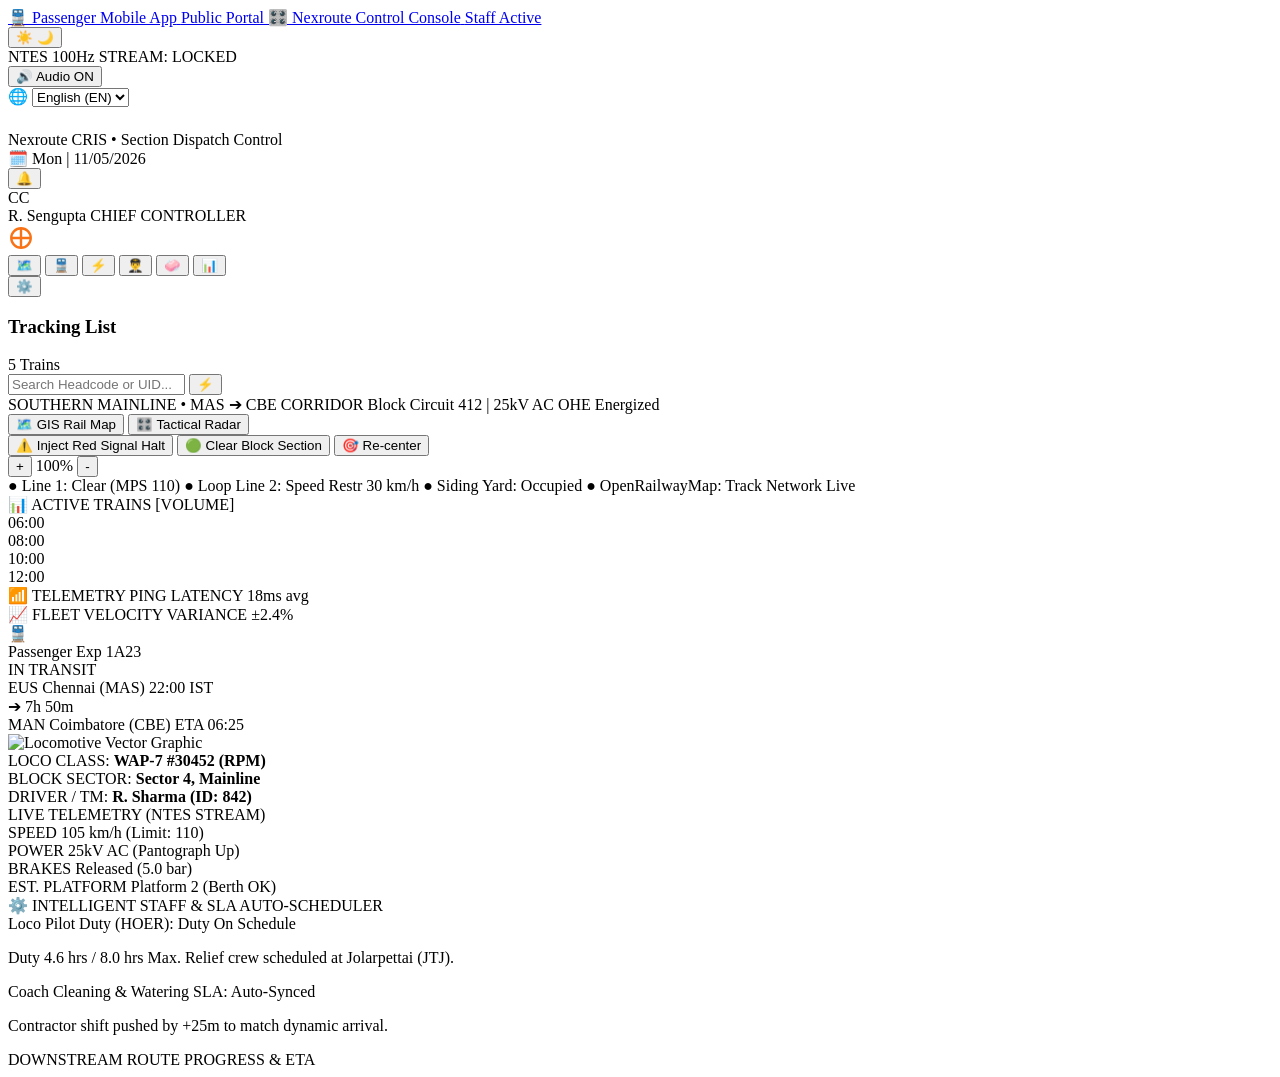
==== frontend/control_room.html @ 241a0dd6 "feat: Indian Railways Dynamic AI ETA Prototype with Dual Portals, GIS Maps, and Cloud Deploy Config" ====
<!DOCTYPE html>
<html lang="en" data-theme="dark">
<head>
  <meta charset="UTF-8">
  <meta name="viewport" content="width=device-width, initial-scale=1.0">
  <title>CRIS Nexroute • IR Control Room & Dispatch Radar</title>
  <link rel="stylesheet" href="https://unpkg.com/leaflet@1.9.4/dist/leaflet.css" crossorigin=""/>
  <link rel="stylesheet" href="/static/style.css">
  <link rel="preconnect" href="https://fonts.googleapis.com">
  <link rel="preconnect" href="https://fonts.gstatic.com" crossorigin>
  <link href="https://fonts.googleapis.com/css2?family=JetBrains+Mono:wght@400;500;700&family=Plus+Jakarta+Sans:wght@400;500;600;700;800&display=swap" rel="stylesheet">
</head>
<body class="control-room-body">

  <!-- Top Switcher & Status Bar -->
  <div class="portal-nav-bar control-nav-bar">
    <div class="portal-nav-container">
      <div class="portal-tabs">
        <a href="/" class="portal-tab">
          <span class="portal-tab-icon">🚆</span>
          <span>Passenger Mobile App</span>
          <span class="tab-pill">Public Portal</span>
        </a>
        <a href="/control-room" class="portal-tab active staff-active">
          <span class="portal-tab-icon">🎛️</span>
          <span>Nexroute Control Console</span>
          <span class="tab-pill staff-pill">Staff Active</span>
        </a>
      </div>

      <div class="portal-nav-right">
        <!-- 3D Dark / Light Theme Switcher -->
        <div class="theme-toggle-wrap" title="Toggle Console Theme">
          <button id="theme-toggle-cr" class="theme-switch" aria-label="Toggle Theme">
            <span class="icon-sun">☀️</span>
            <span class="theme-thumb"></span>
            <span class="icon-moon">🌙</span>
          </button>
        </div>

        <div class="terminal-badge">
          <span class="live-dot-green"></span>
          <span id="cr-stream-status">NTES 100Hz STREAM: LOCKED</span>
        </div>

        <!-- Cabin Sound FX & Audio Chime Toggle -->
        <button class="audio-toggle-btn btn-audio-pill staff-audio-pill" title="Toggle Station Chimes & Dispatch Audio">
          <span>🔊</span>
          <span>Audio ON</span>
        </button>

        <div class="lang-selector-wrapper staff-lang-wrap">
          <span class="lang-icon">🌐</span>
          <select id="lang-selector-cr" class="lang-select" aria-label="Select Language">
            <option value="en">English (EN)</option>
            <option value="hi">हिंदी (HI)</option>
            <option value="ta">தமிழ் (TA)</option>
            <option value="te">తెలుగు (TE)</option>
          </select>
        </div>
      </div>
    </div>
  </div>

  <!-- Nexroute Brand Top Bar (inspired by PIC 3.webp) -->
  <header class="nexroute-topbar">
    <div class="nex-brand">
      <div class="nex-logo-glyph">
        <svg viewBox="0 0 24 24" width="20" height="20" fill="none" stroke="#fff" stroke-width="2.5">
          <circle cx="12" cy="12" r="9"/>
          <path d="M12 3v18M3 12h18"/>
        </svg>
      </div>
      <span class="nex-title">Nexroute</span>
      <span class="nex-badge-cris">CRIS • Section Dispatch Control</span>
    </div>

    <div class="nex-topbar-meta">
      <div class="nex-date-badge font-mono">
        <span class="cal-icon">🗓️</span>
        <span id="nex-live-date">Mon | 11/05/2026</span>
      </div>
      <div class="nex-bell-wrap" title="Operational Alerts (Signal / Speed Alerts)">
        <button class="nex-bell-btn">🔔</button>
        <span class="bell-alert-dot"></span>
      </div>
      <div class="nex-user-profile" title="Chief Controller (MAS Division)">
        <div class="user-avatar-circle">
          <span>CC</span>
          <span class="user-online-ring"></span>
        </div>
        <div class="user-info-text">
          <span class="user-name">R. Sengupta</span>
          <span class="user-role font-mono">CHIEF CONTROLLER</span>
        </div>
      </div>
    </div>
  </header>

  <!-- Main Nexroute Full-Console Container (inspired by PIC 3) -->
  <div class="nexroute-console-layout">

    <!-- Narrow Left Icon Navigation Strip -->
    <aside class="nex-nav-strip">
      <div class="nex-brand-icon">
        <svg viewBox="0 0 24 24" width="26" height="26" fill="none" stroke="#f97316" stroke-width="2.2">
          <circle cx="12" cy="12" r="9"/>
          <path d="M12 3v18M3 12h18"/>
        </svg>
      </div>

      <nav class="nex-icon-menu">
        <button class="icon-btn active" title="Track Circuits Radar">🗺️</button>
        <button class="icon-btn" title="Train Dispatch">🚆</button>
        <button class="icon-btn" title="Block Signaling">⚡</button>
        <button class="icon-btn" title="HOER Crew Roster">👨‍✈️</button>
        <button class="icon-btn" title="Cleaning & Watering SLA">🧼</button>
        <button class="icon-btn" title="Telemetry Logs">📊</button>
      </nav>

      <div class="nex-nav-bottom">
        <button class="icon-btn" title="Settings">⚙️</button>
      </div>
    </aside>

    <!-- Column 1: Fleet Tracking List Column (inspired by PIC 3) -->
    <aside class="nex-fleet-panel">
      <div class="fleet-header">
        <h3 class="fleet-title">Tracking List</h3>
        <span class="badge badge-accent" id="fleet-count-badge">5 Trains</span>
      </div>

      <div class="fleet-search-wrap">
        <input type="text" id="fleet-search-input" class="fleet-search-input" placeholder="Search Headcode or UID...">
        <button class="fleet-filter-btn" title="Filter Fleet">⚡</button>
      </div>

      <!-- Fleet Item Cards -->
      <div class="fleet-list" id="fleet-list">
        <!-- Injected dynamically by control_room.js -->
      </div>
    </aside>

    <!-- Center Stage: Interactive Track Radar Canvas & Bottom Analytical Charts -->
    <main class="nex-radar-center">
      
      <!-- Radar Map Header Bar -->
      <div class="radar-top-bar">
        <div class="radar-sector-info">
          <span class="sector-title font-bold">SOUTHERN MAINLINE • MAS ➔ CBE CORRIDOR</span>
          <span class="sector-sub font-mono text-muted">Block Circuit 412 | 25kV AC OHE Energized</span>
        </div>
        <div class="radar-controls">
          <div class="map-view-switcher">
            <button id="btn-mode-gis" class="btn btn-cr-mode active" title="Switch to Real-World GIS Satellite Railway Map">🗺️ GIS Rail Map</button>
            <button id="btn-mode-cad" class="btn btn-cr-mode" title="Switch to PIC 3 Tactical Electronic Interlocking Radar">🎛️ Tactical Radar</button>
          </div>
          <button id="cr-btn-inject-signal" class="btn btn-cr-warning">⚠️ Inject Red Signal Halt</button>
          <button id="cr-btn-clear-signal" class="btn btn-cr-outline">🟢 Clear Block Section</button>
          <button id="cr-btn-recenter" class="btn recenter-btn" title="Snap View to Live Locomotive">🎯 Re-center</button>
          <div class="zoom-pill font-mono">
            <button id="radar-zoom-in">+</button>
            <span id="radar-zoom-val">100%</span>
            <button id="radar-zoom-out">-</button>
          </div>
        </div>
      </div>

      <!-- Real-World GIS Map & Tactical Radar Container -->
      <div class="radar-canvas-container">
        <!-- 1. Real-World Leaflet + CartoDB Dark Matter + OpenRailwayMap Container -->
        <div id="nex-gis-map" class="nex-gis-map"></div>
        <!-- 2. Electronic Interlocking Radar Canvas (PIC 3) -->
        <canvas id="nex-radar-canvas" width="850" height="380" style="display: none;"></canvas>
        
        <div class="radar-hud-overlay">
          <span class="hud-item"><span class="hud-dot text-success">●</span> Line 1: Clear (MPS 110)</span>
          <span class="hud-item"><span class="hud-dot text-warning">●</span> Loop Line 2: Speed Restr 30 km/h</span>
          <span class="hud-item"><span class="hud-dot text-danger">●</span> Siding Yard: Occupied</span>
          <span class="hud-item"><span class="hud-dot text-accent">●</span> OpenRailwayMap: Track Network Live</span>
        </div>
      </div>

      <!-- Bottom Analytical Telemetry Graphs (Volume, Latency, Variance - inspired by PIC 3) -->
      <div class="nex-analytics-grid">
        <!-- Chart 1: Active Trains Volume -->
        <div class="analytic-card">
          <div class="ac-header">
            <span class="ac-icon">📊</span>
            <span class="ac-title">ACTIVE TRAINS [VOLUME]</span>
          </div>
          <div class="bar-chart-container" id="chart-volume">
            <div class="bar-col"><div class="bar-fill" style="height: 45%;"></div><span class="bar-lbl font-mono">06:00</span></div>
            <div class="bar-col"><div class="bar-fill" style="height: 85%;"></div><span class="bar-lbl font-mono">08:00</span></div>
            <div class="bar-col"><div class="bar-fill" style="height: 60%;"></div><span class="bar-lbl font-mono">10:00</span></div>
            <div class="bar-col"><div class="bar-fill" style="height: 95%;"></div><span class="bar-lbl font-mono">12:00</span></div>
          </div>
        </div>

        <!-- Chart 2: Telemetry Ping Latency -->
        <div class="analytic-card">
          <div class="ac-header">
            <span class="ac-icon">📶</span>
            <span class="ac-title">TELEMETRY PING LATENCY</span>
            <span class="ac-stat font-mono text-accent">18ms avg</span>
          </div>
          <div class="latency-bars" id="chart-latency">
            <!-- Dynamically populated latency bars -->
          </div>
        </div>

        <!-- Chart 3: Fleet Velocity Variance -->
        <div class="analytic-card">
          <div class="ac-header">
            <span class="ac-icon">📈</span>
            <span class="ac-title">FLEET VELOCITY VARIANCE</span>
            <span class="ac-stat font-mono text-success">±2.4%</span>
          </div>
          <div class="variance-chart" id="chart-variance">
            <div class="var-zero-line"></div>
            <!-- Dynamic delta variance indicators -->
          </div>
        </div>
      </div>

    </main>

    <!-- Column 3: Deep Telemetry Inspector & Intelligent Staff Scheduling (inspired by PIC 1 & 2) -->
    <aside class="nex-inspector-panel">
      
      <!-- Active Train Header (as in PIC 1) -->
      <div class="inspector-card-header">
        <div class="ich-top">
          <span class="train-type-icon">🚆</span>
          <div>
            <span id="insp-category" class="font-bold text-accent">Passenger Exp</span>
            <span id="insp-headcode" class="font-mono insp-code">1A23</span>
          </div>
          <span id="insp-status-badge" class="badge badge-success">IN TRANSIT</span>
        </div>

        <div class="ich-corridor">
          <div class="corridor-stop">
            <span class="stn-code-lg" id="insp-origin-code">EUS</span>
            <span class="stn-name-sm" id="insp-origin-name">Chennai (MAS)</span>
            <span class="stn-time-sm" id="insp-origin-time">22:00 IST</span>
          </div>
          <div class="corridor-mid">
            <span class="mid-arrow">➔</span>
            <span class="mid-hours" id="insp-journey-hours">7h 50m</span>
          </div>
          <div class="corridor-stop text-right">
            <span class="stn-code-lg text-accent" id="insp-dest-code">MAN</span>
            <span class="stn-name-sm" id="insp-dest-name">Coimbatore (CBE)</span>
            <span class="stn-time-sm text-accent" id="insp-dest-eta">ETA 06:25</span>
          </div>
        </div>
      </div>

      <!-- Loco & Driver Specs (as in PIC 2) -->
      <div class="loco-specs-box font-mono">
        <div class="cr-loco-art-wrap">
          <img id="cr-loco-img" src="/static/assets/wap7_locomotive.svg" class="cr-loco-img-preview" alt="Locomotive Vector Graphic" />
        </div>
        <div class="spec-row"><span>LOCO CLASS:</span> <strong id="insp-loco">WAP-7 #30452 (RPM)</strong></div>
        <div class="spec-row"><span>BLOCK SECTOR:</span> <strong id="insp-sector">Sector 4, Mainline</strong></div>
        <div class="spec-row"><span>DRIVER / TM:</span> <strong id="insp-driver">R. Sharma (ID: 842)</strong></div>
      </div>

      <!-- Live Telemetry Group (as in PIC 2) -->
      <div class="telemetry-group">
        <div class="tg-header">
          <span class="tg-title font-bold">LIVE TELEMETRY (NTES STREAM)</span>
        </div>
        <div class="tg-grid font-mono">
          <div class="tg-item">
            <span class="tg-lbl">SPEED</span>
            <span id="insp-speed" class="tg-val text-accent">105 km/h (Limit: 110)</span>
          </div>
          <div class="tg-item">
            <span class="tg-lbl">POWER</span>
            <span id="insp-power" class="tg-val">25kV AC (Pantograph Up)</span>
          </div>
          <div class="tg-item">
            <span class="tg-lbl">BRAKES</span>
            <span id="insp-brakes" class="tg-val text-success">Released (5.0 bar)</span>
          </div>
          <div class="tg-item">
            <span class="tg-lbl">EST. PLATFORM</span>
            <span id="insp-platform" class="tg-val text-success font-bold">Platform 2 (Berth OK)</span>
          </div>
        </div>
      </div>

      <!-- Intelligent Staff Scheduling Sub-Section (HOER & Cleaning) -->
      <div class="staff-scheduler-section">
        <div class="ss-header">
          <span class="font-bold text-accent">⚙️ INTELLIGENT STAFF & SLA AUTO-SCHEDULER</span>
        </div>

        <div class="ss-box">
          <div class="ss-row">
            <span class="font-bold">Loco Pilot Duty (HOER):</span>
            <span id="insp-duty-status" class="badge badge-success">Duty On Schedule</span>
          </div>
          <div class="duty-bar-wrap">
            <div id="insp-duty-fill" class="duty-bar-fill" style="width: 58%;"></div>
          </div>
          <p id="insp-duty-action" class="ss-desc font-mono">Duty 4.6 hrs / 8.0 hrs Max. Relief crew scheduled at Jolarpettai (JTJ).</p>
        </div>

        <div class="ss-box">
          <div class="ss-row">
            <span class="font-bold">Coach Cleaning & Watering SLA:</span>
            <span id="insp-clean-badge" class="badge badge-info">Auto-Synced</span>
          </div>
          <p id="insp-clean-action" class="ss-desc font-mono">Contractor shift pushed by +25m to match dynamic arrival.</p>
        </div>
      </div>

      <!-- Vertical Route Progress Stepper (as in PIC 2) -->
      <div class="vertical-route-stepper">
        <div class="stepper-header">
          <span class="font-bold">DOWNSTREAM ROUTE PROGRESS & ETA</span>
        </div>
        <div class="stepper-list" id="insp-stepper-list">
          <!-- Populated dynamically by control_room.js -->
        </div>
      </div>

    </aside>

  </div>

  <script src="https://unpkg.com/leaflet@1.9.4/dist/leaflet.js" crossorigin=""></script>
  <script src="/static/audio_fx.js"></script>
  <script src="/static/control_room.js"></script>
</body>
</html>
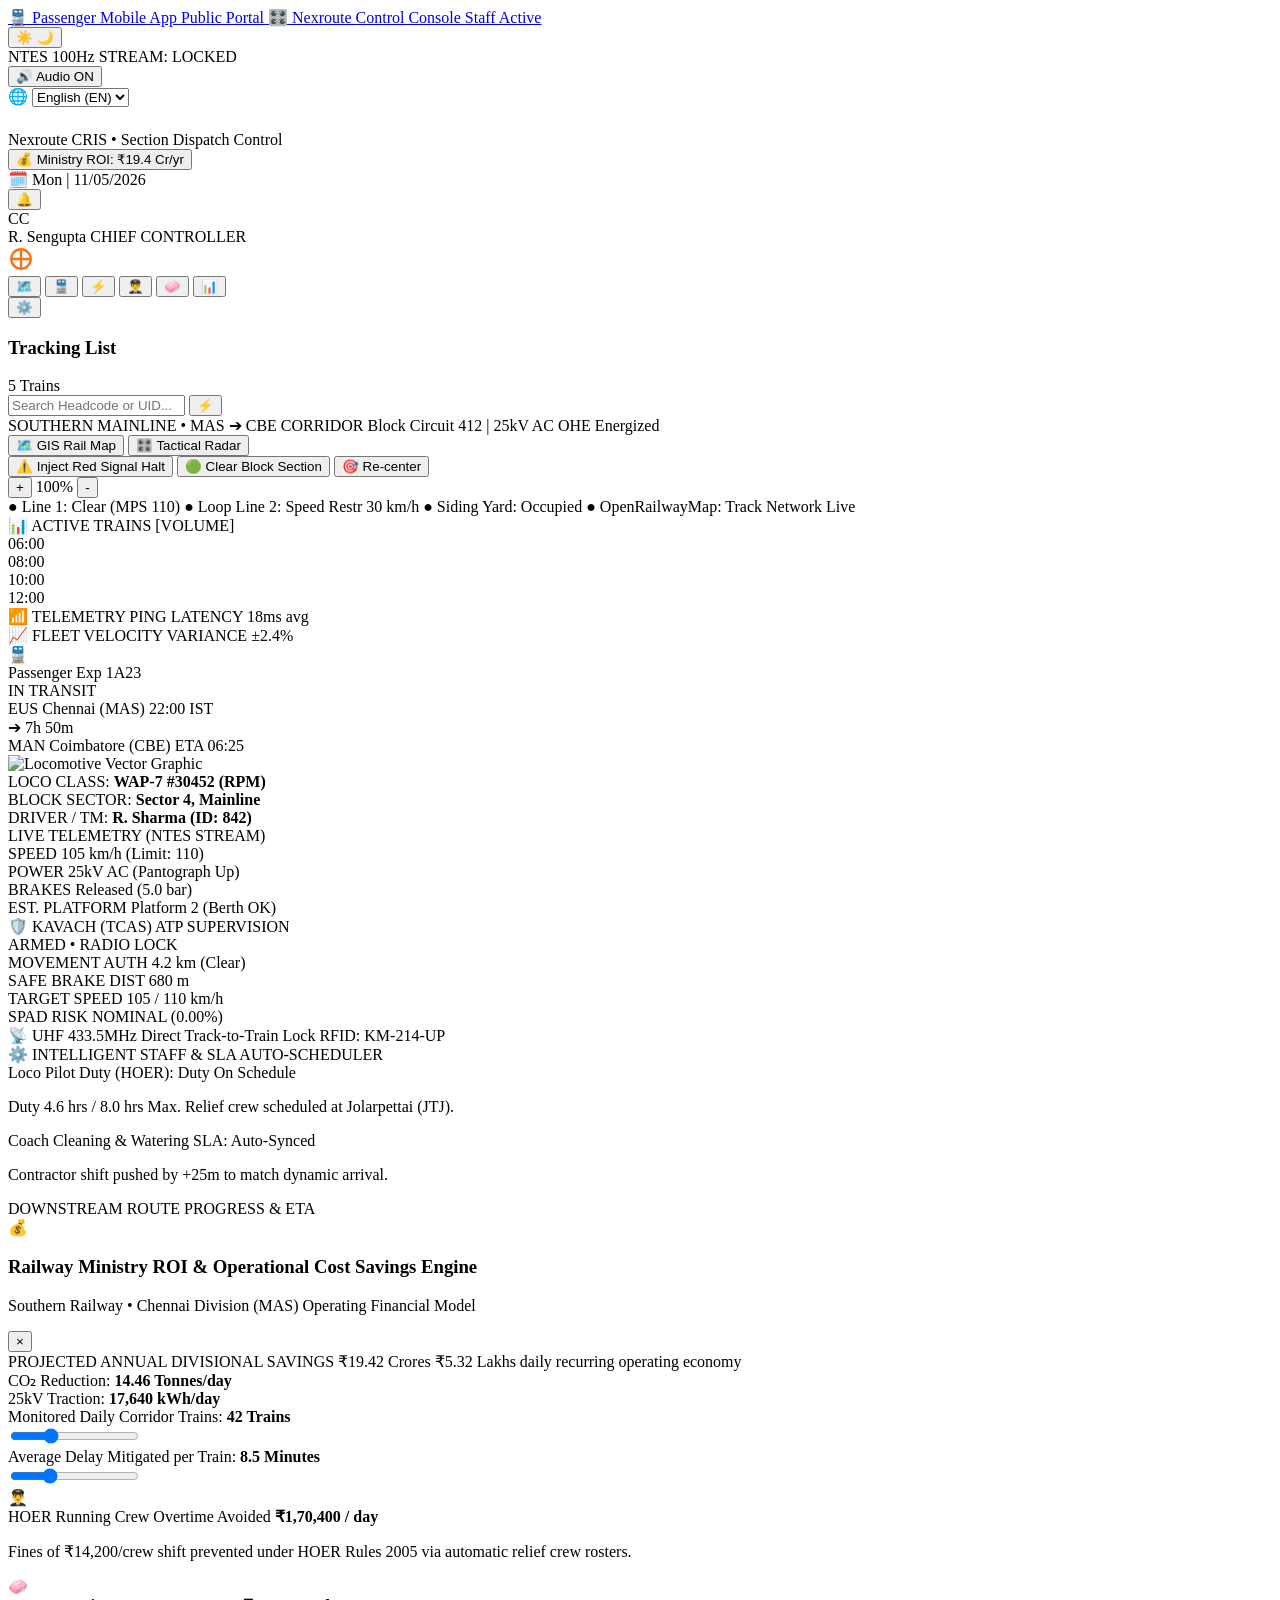
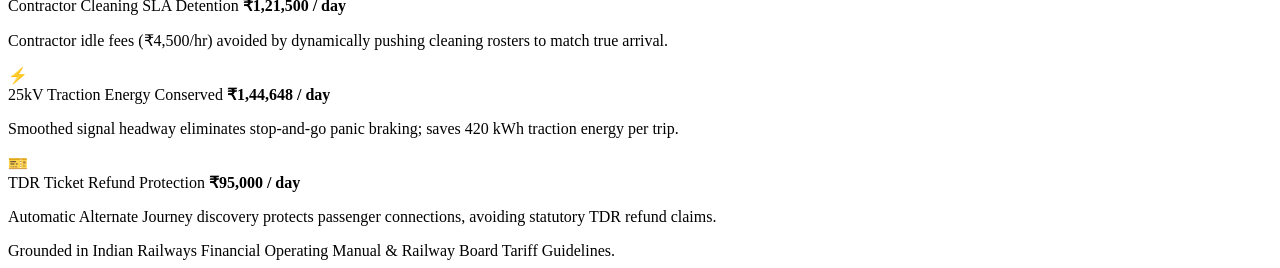
==== commit d3ff2306: "feat(sih-innovations): add cross-verification, continual self-learning, XAI, Kavach ATP, and Ministr" ====
--- a/frontend/control_room.html
+++ b/frontend/control_room.html
@@ -76,6 +76,11 @@
     </div>
 
     <div class="nex-topbar-meta">
+      <button id="btn-roi-calculator" class="btn btn-roi-pill font-mono" title="Railway Ministry Financial ROI & Operational Cost Savings Calculator">
+        <span>💰</span>
+        <span>Ministry ROI: ₹19.4 Cr/yr</span>
+      </button>
+
       <div class="nex-date-badge font-mono">
         <span class="cal-icon">🗓️</span>
         <span id="nex-live-date">Mon | 11/05/2026</span>
@@ -292,6 +297,39 @@
         </div>
       </div>
 
+      <!-- KAVACH (TCAS) AUTOMATIC TRAIN PROTECTION PANEL -->
+      <div class="kavach-telemetry-section">
+        <div class="kavach-header">
+          <div class="kavach-title-wrap">
+            <span class="kavach-shield-icon">🛡️</span>
+            <span class="font-bold text-accent">KAVACH (TCAS) ATP SUPERVISION</span>
+          </div>
+          <span id="insp-kavach-status" class="badge badge-kavach-lock">ARMED • RADIO LOCK</span>
+        </div>
+        <div class="kavach-grid font-mono">
+          <div class="kavach-item">
+            <span class="k-lbl">MOVEMENT AUTH</span>
+            <span id="insp-kavach-ma" class="k-val text-success">4.2 km (Clear)</span>
+          </div>
+          <div class="kavach-item">
+            <span class="k-lbl">SAFE BRAKE DIST</span>
+            <span id="insp-kavach-brake-dist" class="k-val text-warning">680 m</span>
+          </div>
+          <div class="kavach-item">
+            <span class="k-lbl">TARGET SPEED</span>
+            <span id="insp-kavach-target-spd" class="k-val text-primary">105 / 110 km/h</span>
+          </div>
+          <div class="kavach-item">
+            <span class="k-lbl">SPAD RISK</span>
+            <span id="insp-kavach-spad" class="k-val text-success">NOMINAL (0.00%)</span>
+          </div>
+        </div>
+        <div class="kavach-footer font-mono">
+          <span>📡 UHF 433.5MHz Direct Track-to-Train Lock</span>
+          <span id="insp-kavach-rfid">RFID: KM-214-UP</span>
+        </div>
+      </div>
+
       <!-- Intelligent Staff Scheduling Sub-Section (HOER & Cleaning) -->
       <div class="staff-scheduler-section">
         <div class="ss-header">
@@ -330,6 +368,101 @@
 
     </aside>
 
+  <!-- MODAL: RAILWAY MINISTRY OPERATIONAL ROI & COST SAVINGS CALCULATOR -->
+  <div id="modal-roi-calculator" class="modal-overlay hidden" role="dialog" aria-modal="true" aria-labelledby="roi-modal-title">
+    <div class="modal-dialog modal-dialog-lg">
+      <div class="modal-header">
+        <div class="modal-title-wrap">
+          <span class="modal-header-icon">💰</span>
+          <div>
+            <h3 id="roi-modal-title" class="modal-title">Railway Ministry ROI &amp; Operational Cost Savings Engine</h3>
+            <p class="modal-subtitle font-mono">Southern Railway • Chennai Division (MAS) Operating Financial Model</p>
+          </div>
+        </div>
+        <button class="modal-close-btn" id="btn-close-roi" aria-label="Close Modal">&times;</button>
+      </div>
+
+      <div class="modal-body">
+        <div class="roi-hero-card">
+          <div class="rh-left">
+            <span class="rh-label font-mono">PROJECTED ANNUAL DIVISIONAL SAVINGS</span>
+            <span class="rh-val font-mono" id="disp-annual-savings">₹19.42 Crores</span>
+            <span class="rh-sub font-mono">₹5.32 Lakhs daily recurring operating economy</span>
+          </div>
+          <div class="rh-right font-mono">
+            <div class="rh-stat">
+              <span class="rhs-lbl">CO₂ Reduction:</span>
+              <strong id="disp-co2-saved" class="text-success">14.46 Tonnes/day</strong>
+            </div>
+            <div class="rh-stat">
+              <span class="rhs-lbl">25kV Traction:</span>
+              <strong id="disp-kwh-saved" class="text-primary">17,640 kWh/day</strong>
+            </div>
+          </div>
+        </div>
+
+        <!-- Interactive Division Simulator Sliders -->
+        <div class="roi-sliders-box">
+          <div class="slider-group">
+            <div class="sg-label font-mono">
+              <span>Monitored Daily Corridor Trains:</span>
+              <strong id="val-trains-slider" class="text-accent font-bold">42 Trains</strong>
+            </div>
+            <input type="range" id="roi-trains-slider" min="10" max="120" value="42" class="form-range">
+          </div>
+          <div class="slider-group">
+            <div class="sg-label font-mono">
+              <span>Average Delay Mitigated per Train:</span>
+              <strong id="val-delay-slider" class="text-accent font-bold">8.5 Minutes</strong>
+            </div>
+            <input type="range" id="roi-delay-slider" min="2" max="25" step="0.5" value="8.5" class="form-range">
+          </div>
+        </div>
+
+        <!-- Detailed Financial Tariff Breakdown Tiles -->
+        <div class="roi-tiles-grid font-mono">
+          <div class="roi-tile">
+            <span class="rt-icon">👨‍✈️</span>
+            <div class="rt-content">
+              <span class="rt-title">HOER Running Crew Overtime Avoided</span>
+              <strong class="rt-val text-success" id="disp-hoer-saved">₹1,70,400 / day</strong>
+              <p class="rt-desc">Fines of ₹14,200/crew shift prevented under HOER Rules 2005 via automatic relief crew rosters.</p>
+            </div>
+          </div>
+
+          <div class="roi-tile">
+            <span class="rt-icon">🧼</span>
+            <div class="rt-content">
+              <span class="rt-title">Contractor Cleaning SLA Detention</span>
+              <strong class="rt-val text-success" id="disp-cleaning-saved">₹1,21,500 / day</strong>
+              <p class="rt-desc">Contractor idle fees (₹4,500/hr) avoided by dynamically pushing cleaning rosters to match true arrival.</p>
+            </div>
+          </div>
+
+          <div class="roi-tile">
+            <span class="rt-icon">⚡</span>
+            <div class="rt-content">
+              <span class="rt-title">25kV Traction Energy Conserved</span>
+              <strong class="rt-val text-success" id="disp-energy-saved">₹1,44,648 / day</strong>
+              <p class="rt-desc">Smoothed signal headway eliminates stop-and-go panic braking; saves 420 kWh traction energy per trip.</p>
+            </div>
+          </div>
+
+          <div class="roi-tile">
+            <span class="rt-icon">🎫</span>
+            <div class="rt-content">
+              <span class="rt-title">TDR Ticket Refund Protection</span>
+              <strong class="rt-val text-success" id="disp-refund-saved">₹95,000 / day</strong>
+              <p class="rt-desc">Automatic Alternate Journey discovery protects passenger connections, avoiding statutory TDR refund claims.</p>
+            </div>
+          </div>
+        </div>
+
+        <div class="modal-footer font-mono">
+          <span>Grounded in Indian Railways Financial Operating Manual &amp; Railway Board Tariff Guidelines.</span>
+        </div>
+      </div>
+    </div>
   </div>
 
   <script src="https://unpkg.com/leaflet@1.9.4/dist/leaflet.js" crossorigin=""></script>
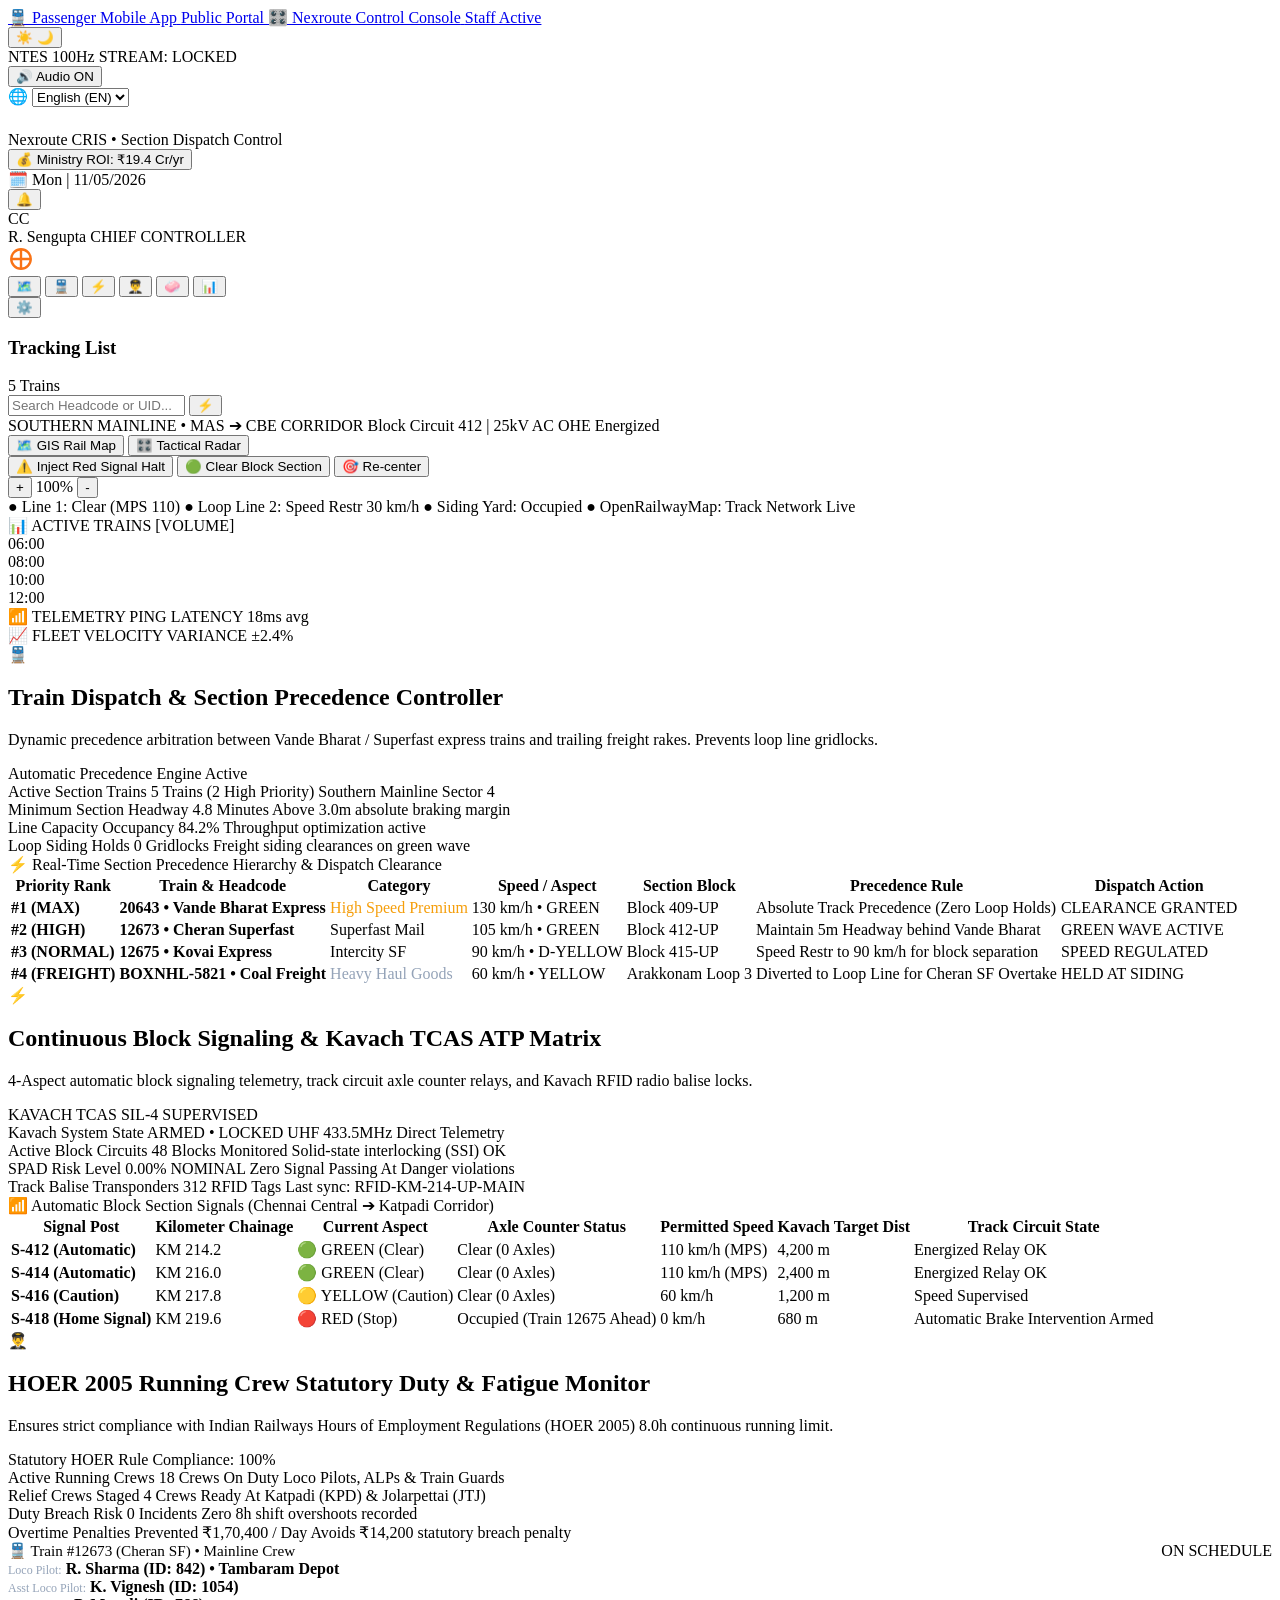
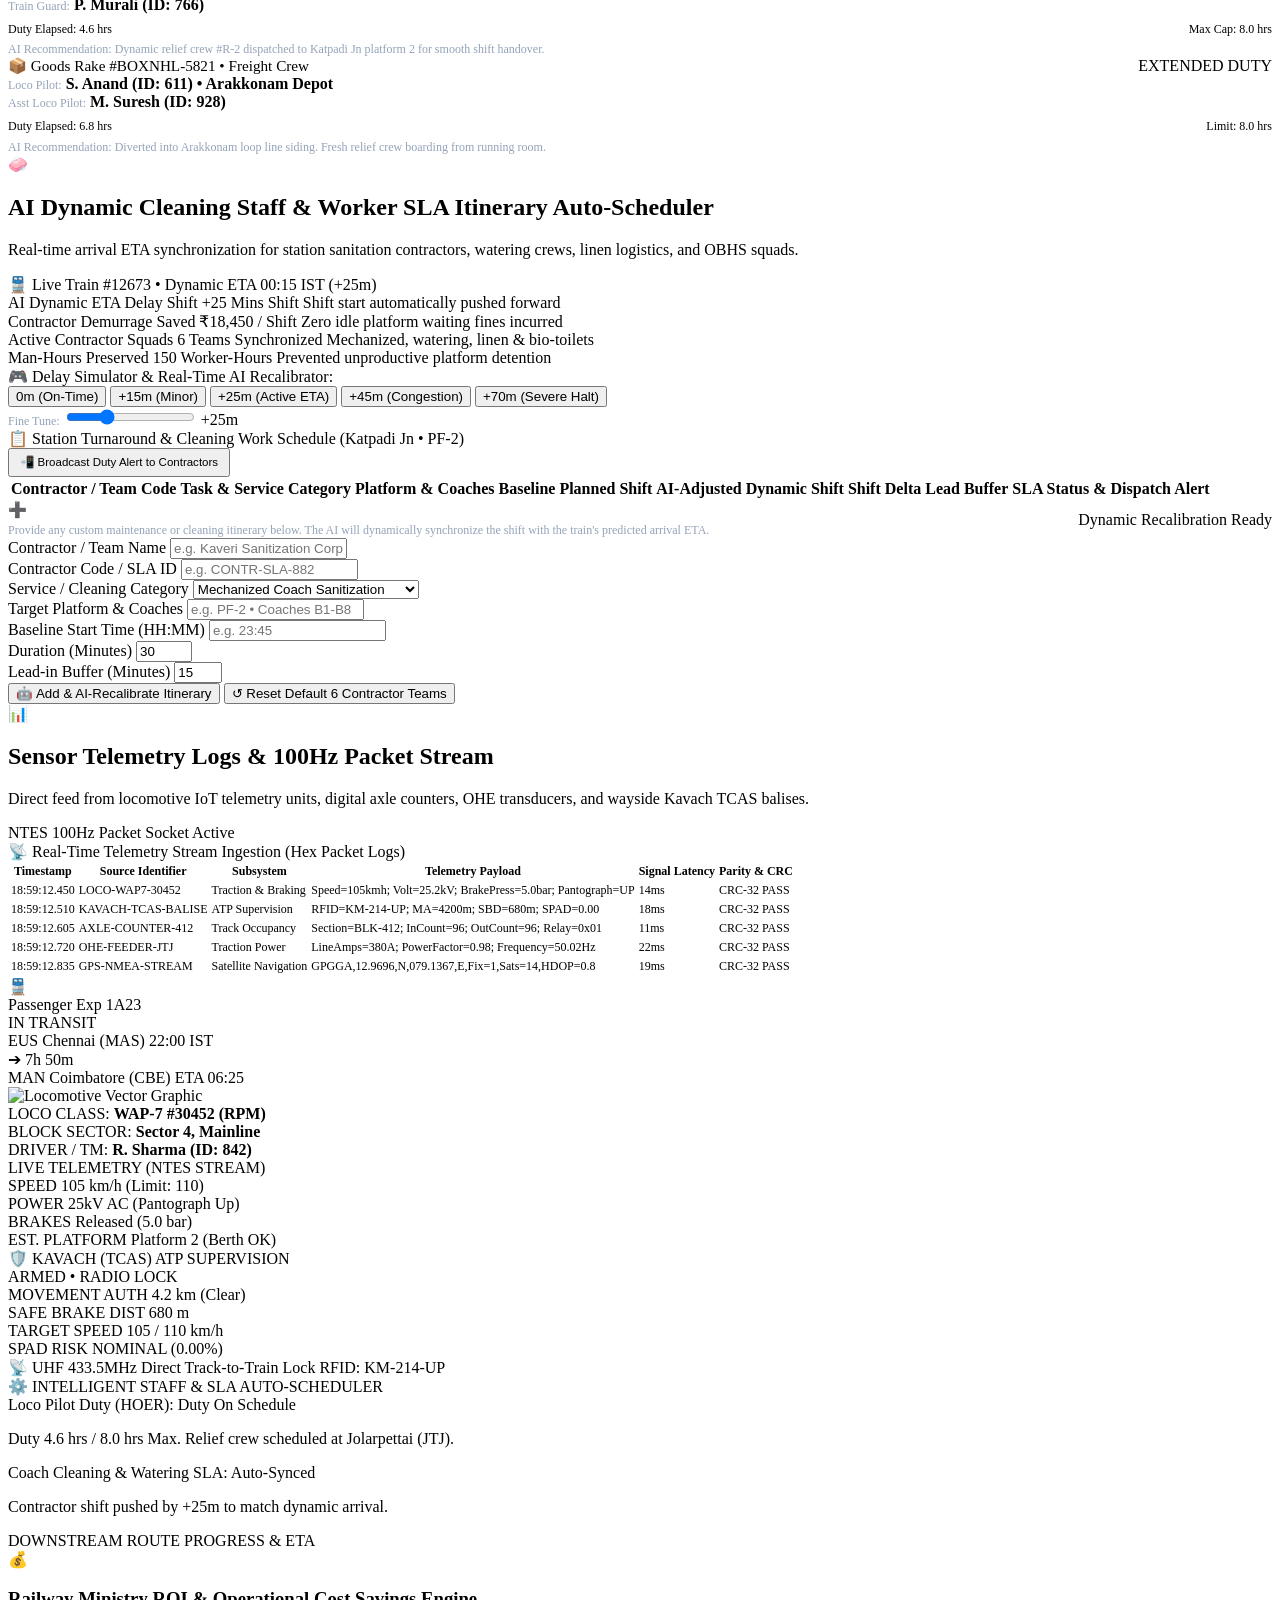
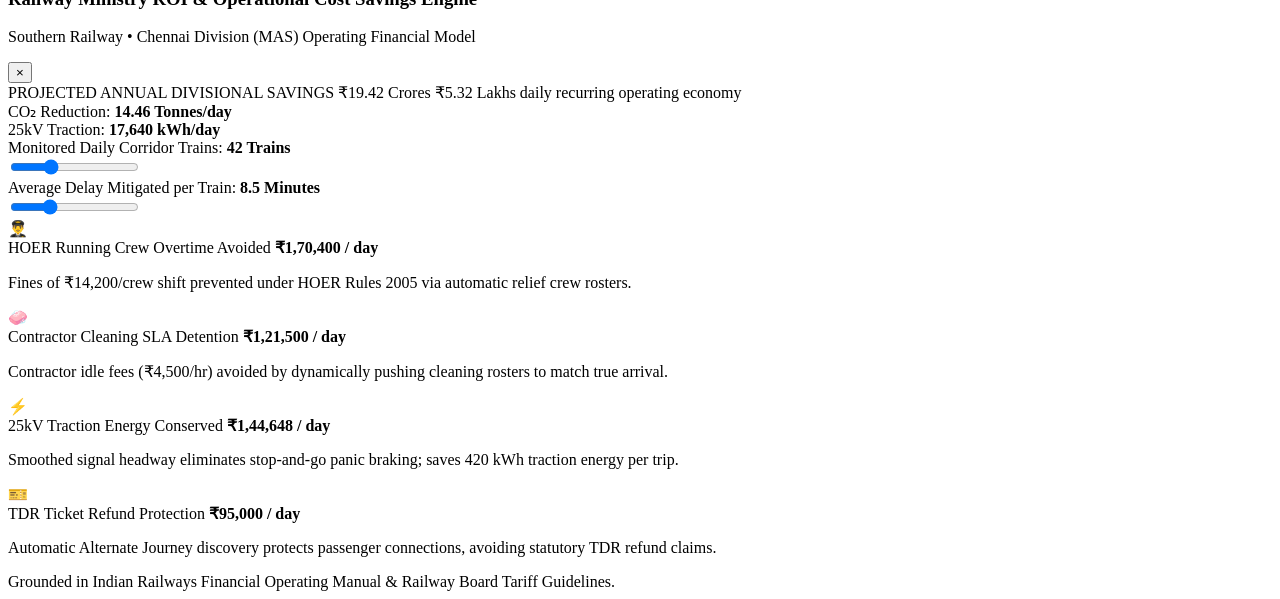
==== commit 4d115b86: "feat(control-room): implement interactive left nav views and AI dynamic cleaning staff auto-schedule" ====
--- a/frontend/control_room.html
+++ b/frontend/control_room.html
@@ -18,13 +18,13 @@
       <div class="portal-tabs">
         <a href="/" class="portal-tab">
           <span class="portal-tab-icon">🚆</span>
-          <span>Passenger Mobile App</span>
-          <span class="tab-pill">Public Portal</span>
+          <span id="cr-txt-portal-passenger">Passenger Mobile App</span>
+          <span class="tab-pill" id="cr-txt-portal-public">Public Portal</span>
         </a>
         <a href="/control-room" class="portal-tab active staff-active">
           <span class="portal-tab-icon">🎛️</span>
-          <span>Nexroute Control Console</span>
-          <span class="tab-pill staff-pill">Staff Active</span>
+          <span id="cr-txt-portal-control">Nexroute Control Console</span>
+          <span class="tab-pill staff-pill" id="cr-txt-portal-staff">Staff Active</span>
         </a>
       </div>
 
@@ -46,7 +46,7 @@
         <!-- Cabin Sound FX & Audio Chime Toggle -->
         <button class="audio-toggle-btn btn-audio-pill staff-audio-pill" title="Toggle Station Chimes & Dispatch Audio">
           <span>🔊</span>
-          <span>Audio ON</span>
+          <span id="cr-txt-audio">Audio ON</span>
         </button>
 
         <div class="lang-selector-wrapper staff-lang-wrap">
@@ -78,7 +78,7 @@
     <div class="nex-topbar-meta">
       <button id="btn-roi-calculator" class="btn btn-roi-pill font-mono" title="Railway Ministry Financial ROI & Operational Cost Savings Calculator">
         <span>💰</span>
-        <span>Ministry ROI: ₹19.4 Cr/yr</span>
+        <span id="cr-txt-roi-label">Ministry ROI: ₹19.4 Cr/yr</span>
       </button>
 
       <div class="nex-date-badge font-mono">
@@ -115,12 +115,12 @@
       </div>
 
       <nav class="nex-icon-menu">
-        <button class="icon-btn active" title="Track Circuits Radar">🗺️</button>
-        <button class="icon-btn" title="Train Dispatch">🚆</button>
-        <button class="icon-btn" title="Block Signaling">⚡</button>
-        <button class="icon-btn" title="HOER Crew Roster">👨‍✈️</button>
-        <button class="icon-btn" title="Cleaning & Watering SLA">🧼</button>
-        <button class="icon-btn" title="Telemetry Logs">📊</button>
+        <button id="cr-nav-radar" class="icon-btn active" data-view="radar" title="Track Circuits Radar">🗺️</button>
+        <button id="cr-nav-dispatch" class="icon-btn" data-view="dispatch" title="Train Dispatch">🚆</button>
+        <button id="cr-nav-signaling" class="icon-btn" data-view="signaling" title="Block Signaling">⚡</button>
+        <button id="cr-nav-hoer" class="icon-btn" data-view="hoer" title="HOER Crew Roster">👨‍✈️</button>
+        <button id="cr-nav-cleaning" class="icon-btn" data-view="cleaning" title="Cleaning & Watering SLA">🧼</button>
+        <button id="cr-nav-telemetry" class="icon-btn" data-view="telemetry" title="Telemetry Logs">📊</button>
       </nav>
 
       <div class="nex-nav-bottom">
@@ -131,7 +131,7 @@
     <!-- Column 1: Fleet Tracking List Column (inspired by PIC 3) -->
     <aside class="nex-fleet-panel">
       <div class="fleet-header">
-        <h3 class="fleet-title">Tracking List</h3>
+        <h3 class="fleet-title" id="cr-txt-fleet-title">Tracking List</h3>
         <span class="badge badge-accent" id="fleet-count-badge">5 Trains</span>
       </div>
 
@@ -149,81 +149,591 @@
     <!-- Center Stage: Interactive Track Radar Canvas & Bottom Analytical Charts -->
     <main class="nex-radar-center">
       
-      <!-- Radar Map Header Bar -->
-      <div class="radar-top-bar">
-        <div class="radar-sector-info">
-          <span class="sector-title font-bold">SOUTHERN MAINLINE • MAS ➔ CBE CORRIDOR</span>
-          <span class="sector-sub font-mono text-muted">Block Circuit 412 | 25kV AC OHE Energized</span>
-        </div>
-        <div class="radar-controls">
-          <div class="map-view-switcher">
-            <button id="btn-mode-gis" class="btn btn-cr-mode active" title="Switch to Real-World GIS Satellite Railway Map">🗺️ GIS Rail Map</button>
-            <button id="btn-mode-cad" class="btn btn-cr-mode" title="Switch to PIC 3 Tactical Electronic Interlocking Radar">🎛️ Tactical Radar</button>
-          </div>
-          <button id="cr-btn-inject-signal" class="btn btn-cr-warning">⚠️ Inject Red Signal Halt</button>
-          <button id="cr-btn-clear-signal" class="btn btn-cr-outline">🟢 Clear Block Section</button>
-          <button id="cr-btn-recenter" class="btn recenter-btn" title="Snap View to Live Locomotive">🎯 Re-center</button>
-          <div class="zoom-pill font-mono">
-            <button id="radar-zoom-in">+</button>
-            <span id="radar-zoom-val">100%</span>
-            <button id="radar-zoom-out">-</button>
-          </div>
-        </div>
-      </div>
-
-      <!-- Real-World GIS Map & Tactical Radar Container -->
-      <div class="radar-canvas-container">
-        <!-- 1. Real-World Leaflet + CartoDB Dark Matter + OpenRailwayMap Container -->
-        <div id="nex-gis-map" class="nex-gis-map"></div>
-        <!-- 2. Electronic Interlocking Radar Canvas (PIC 3) -->
-        <canvas id="nex-radar-canvas" width="850" height="380" style="display: none;"></canvas>
-        
-        <div class="radar-hud-overlay">
-          <span class="hud-item"><span class="hud-dot text-success">●</span> Line 1: Clear (MPS 110)</span>
-          <span class="hud-item"><span class="hud-dot text-warning">●</span> Loop Line 2: Speed Restr 30 km/h</span>
-          <span class="hud-item"><span class="hud-dot text-danger">●</span> Siding Yard: Occupied</span>
-          <span class="hud-item"><span class="hud-dot text-accent">●</span> OpenRailwayMap: Track Network Live</span>
-        </div>
-      </div>
-
-      <!-- Bottom Analytical Telemetry Graphs (Volume, Latency, Variance - inspired by PIC 3) -->
-      <div class="nex-analytics-grid">
-        <!-- Chart 1: Active Trains Volume -->
-        <div class="analytic-card">
-          <div class="ac-header">
-            <span class="ac-icon">📊</span>
-            <span class="ac-title">ACTIVE TRAINS [VOLUME]</span>
-          </div>
-          <div class="bar-chart-container" id="chart-volume">
-            <div class="bar-col"><div class="bar-fill" style="height: 45%;"></div><span class="bar-lbl font-mono">06:00</span></div>
-            <div class="bar-col"><div class="bar-fill" style="height: 85%;"></div><span class="bar-lbl font-mono">08:00</span></div>
-            <div class="bar-col"><div class="bar-fill" style="height: 60%;"></div><span class="bar-lbl font-mono">10:00</span></div>
-            <div class="bar-col"><div class="bar-fill" style="height: 95%;"></div><span class="bar-lbl font-mono">12:00</span></div>
-          </div>
-        </div>
-
-        <!-- Chart 2: Telemetry Ping Latency -->
-        <div class="analytic-card">
-          <div class="ac-header">
-            <span class="ac-icon">📶</span>
-            <span class="ac-title">TELEMETRY PING LATENCY</span>
-            <span class="ac-stat font-mono text-accent">18ms avg</span>
-          </div>
-          <div class="latency-bars" id="chart-latency">
-            <!-- Dynamically populated latency bars -->
-          </div>
-        </div>
-
-        <!-- Chart 3: Fleet Velocity Variance -->
-        <div class="analytic-card">
-          <div class="ac-header">
-            <span class="ac-icon">📈</span>
-            <span class="ac-title">FLEET VELOCITY VARIANCE</span>
-            <span class="ac-stat font-mono text-success">±2.4%</span>
-          </div>
-          <div class="variance-chart" id="chart-variance">
-            <div class="var-zero-line"></div>
-            <!-- Dynamic delta variance indicators -->
+      <!-- 1. View Pane: Track Circuits Radar & Real-World GIS Map -->
+      <div id="cr-view-radar" class="cr-view-pane active">
+        <!-- Radar Map Header Bar -->
+        <div class="radar-top-bar">
+          <div class="radar-sector-info">
+            <span class="sector-title font-bold">SOUTHERN MAINLINE • MAS ➔ CBE CORRIDOR</span>
+            <span class="sector-sub font-mono text-muted">Block Circuit 412 | 25kV AC OHE Energized</span>
+          </div>
+          <div class="radar-controls">
+            <div class="map-view-switcher">
+              <button id="btn-mode-gis" class="btn btn-cr-mode active" title="Switch to Real-World GIS Satellite Railway Map">🗺️ GIS Rail Map</button>
+              <button id="btn-mode-cad" class="btn btn-cr-mode" title="Switch to PIC 3 Tactical Electronic Interlocking Radar">🎛️ Tactical Radar</button>
+            </div>
+            <button id="cr-btn-inject-signal" class="btn btn-cr-warning">⚠️ Inject Red Signal Halt</button>
+            <button id="cr-btn-clear-signal" class="btn btn-cr-outline">🟢 Clear Block Section</button>
+            <button id="cr-btn-recenter" class="btn recenter-btn" title="Snap View to Live Locomotive">🎯 Re-center</button>
+            <div class="zoom-pill font-mono">
+              <button id="radar-zoom-in">+</button>
+              <span id="radar-zoom-val">100%</span>
+              <button id="radar-zoom-out">-</button>
+            </div>
+          </div>
+        </div>
+
+        <!-- Real-World GIS Map & Tactical Radar Container -->
+        <div class="radar-canvas-container">
+          <!-- 1. Real-World Leaflet + CartoDB Dark Matter + OpenRailwayMap Container -->
+          <div id="nex-gis-map" class="nex-gis-map"></div>
+          <!-- 2. Electronic Interlocking Radar Canvas (PIC 3) -->
+          <canvas id="nex-radar-canvas" width="850" height="380" style="display: none;"></canvas>
+          
+          <div class="radar-hud-overlay">
+            <span class="hud-item"><span class="hud-dot text-success">●</span> Line 1: Clear (MPS 110)</span>
+            <span class="hud-item"><span class="hud-dot text-warning">●</span> Loop Line 2: Speed Restr 30 km/h</span>
+            <span class="hud-item"><span class="hud-dot text-danger">●</span> Siding Yard: Occupied</span>
+            <span class="hud-item"><span class="hud-dot text-accent">●</span> OpenRailwayMap: Track Network Live</span>
+          </div>
+        </div>
+
+        <!-- Bottom Analytical Telemetry Graphs (Volume, Latency, Variance - inspired by PIC 3) -->
+        <div class="nex-analytics-grid">
+          <!-- Chart 1: Active Trains Volume -->
+          <div class="analytic-card">
+            <div class="ac-header">
+              <span class="ac-icon">📊</span>
+              <span class="ac-title">ACTIVE TRAINS [VOLUME]</span>
+            </div>
+            <div class="bar-chart-container" id="chart-volume">
+              <div class="bar-col"><div class="bar-fill" style="height: 45%;"></div><span class="bar-lbl font-mono">06:00</span></div>
+              <div class="bar-col"><div class="bar-fill" style="height: 85%;"></div><span class="bar-lbl font-mono">08:00</span></div>
+              <div class="bar-col"><div class="bar-fill" style="height: 60%;"></div><span class="bar-lbl font-mono">10:00</span></div>
+              <div class="bar-col"><div class="bar-fill" style="height: 95%;"></div><span class="bar-lbl font-mono">12:00</span></div>
+            </div>
+          </div>
+
+          <!-- Chart 2: Telemetry Ping Latency -->
+          <div class="analytic-card">
+            <div class="ac-header">
+              <span class="ac-icon">📶</span>
+              <span class="ac-title">TELEMETRY PING LATENCY</span>
+              <span class="ac-stat font-mono text-accent">18ms avg</span>
+            </div>
+            <div class="latency-bars" id="chart-latency">
+              <!-- Dynamically populated latency bars -->
+            </div>
+          </div>
+
+          <!-- Chart 3: Fleet Velocity Variance -->
+          <div class="analytic-card">
+            <div class="ac-header">
+              <span class="ac-icon">📈</span>
+              <span class="ac-title">FLEET VELOCITY VARIANCE</span>
+              <span class="ac-stat font-mono text-success">±2.4%</span>
+            </div>
+            <div class="variance-chart" id="chart-variance">
+              <div class="var-zero-line"></div>
+              <!-- Dynamic delta variance indicators -->
+            </div>
+          </div>
+        </div>
+      </div>
+
+      <!-- 2. View Pane: Train Dispatch & Section Precedence -->
+      <div id="cr-view-dispatch" class="cr-view-pane hidden">
+        <div class="cr-subview-container">
+          <div class="cr-subview-header">
+            <div class="cr-subview-title-wrap">
+              <span class="cr-subview-icon">🚆</span>
+              <div>
+                <h2 class="cr-subview-title">Train Dispatch &amp; Section Precedence Controller</h2>
+                <p class="cr-subview-desc font-mono">Dynamic precedence arbitration between Vande Bharat / Superfast express trains and trailing freight rakes. Prevents loop line gridlocks.</p>
+              </div>
+            </div>
+            <span class="badge badge-success font-mono">Automatic Precedence Engine Active</span>
+          </div>
+
+          <div class="cr-metric-strip">
+            <div class="cr-stat-card accent-orange">
+              <span class="cr-stat-lbl">Active Section Trains</span>
+              <span class="cr-stat-val font-mono">5 Trains (2 High Priority)</span>
+              <span class="cr-stat-sub">Southern Mainline Sector 4</span>
+            </div>
+            <div class="cr-stat-card accent-green">
+              <span class="cr-stat-lbl">Minimum Section Headway</span>
+              <span class="cr-stat-val font-mono text-success">4.8 Minutes</span>
+              <span class="cr-stat-sub font-mono">Above 3.0m absolute braking margin</span>
+            </div>
+            <div class="cr-stat-card">
+              <span class="cr-stat-lbl">Line Capacity Occupancy</span>
+              <span class="cr-stat-val font-mono">84.2%</span>
+              <span class="cr-stat-sub">Throughput optimization active</span>
+            </div>
+            <div class="cr-stat-card accent-purple">
+              <span class="cr-stat-lbl">Loop Siding Holds</span>
+              <span class="cr-stat-val font-mono">0 Gridlocks</span>
+              <span class="cr-stat-sub">Freight siding clearances on green wave</span>
+            </div>
+          </div>
+
+          <div class="cr-table-card">
+            <div class="cr-table-card-header">
+              <span class="cr-table-title">⚡ Real-Time Section Precedence Hierarchy &amp; Dispatch Clearance</span>
+            </div>
+            <div style="overflow-x:auto;">
+              <table class="cr-worker-table font-mono">
+                <thead>
+                  <tr>
+                    <th>Priority Rank</th>
+                    <th>Train &amp; Headcode</th>
+                    <th>Category</th>
+                    <th>Speed / Aspect</th>
+                    <th>Section Block</th>
+                    <th>Precedence Rule</th>
+                    <th>Dispatch Action</th>
+                  </tr>
+                </thead>
+                <tbody>
+                  <tr>
+                    <td><strong class="text-accent">#1 (MAX)</strong></td>
+                    <td><strong>20643 • Vande Bharat Express</strong></td>
+                    <td><span class="cr-task-badge" style="color:#f59e0b; border-color:#f59e0b;">High Speed Premium</span></td>
+                    <td>130 km/h • GREEN</td>
+                    <td>Block 409-UP</td>
+                    <td>Absolute Track Precedence (Zero Loop Holds)</td>
+                    <td><span class="badge badge-success">CLEARANCE GRANTED</span></td>
+                  </tr>
+                  <tr>
+                    <td><strong class="text-accent">#2 (HIGH)</strong></td>
+                    <td><strong>12673 • Cheran Superfast</strong></td>
+                    <td><span class="cr-task-badge">Superfast Mail</span></td>
+                    <td>105 km/h • GREEN</td>
+                    <td>Block 412-UP</td>
+                    <td>Maintain 5m Headway behind Vande Bharat</td>
+                    <td><span class="badge badge-success">GREEN WAVE ACTIVE</span></td>
+                  </tr>
+                  <tr>
+                    <td><strong>#3 (NORMAL)</strong></td>
+                    <td><strong>12675 • Kovai Express</strong></td>
+                    <td><span class="cr-task-badge">Intercity SF</span></td>
+                    <td>90 km/h • D-YELLOW</td>
+                    <td>Block 415-UP</td>
+                    <td>Speed Restr to 90 km/h for block separation</td>
+                    <td><span class="badge badge-warning">SPEED REGULATED</span></td>
+                  </tr>
+                  <tr>
+                    <td><strong>#4 (FREIGHT)</strong></td>
+                    <td><strong>BOXNHL-5821 • Coal Freight</strong></td>
+                    <td><span class="cr-task-badge" style="color:#94a3b8; border-color:#475569;">Heavy Haul Goods</span></td>
+                    <td>60 km/h • YELLOW</td>
+                    <td>Arakkonam Loop 3</td>
+                    <td>Diverted to Loop Line for Cheran SF Overtake</td>
+                    <td><span class="badge badge-info">HELD AT SIDING</span></td>
+                  </tr>
+                </tbody>
+              </table>
+            </div>
+          </div>
+        </div>
+      </div>
+
+      <!-- 3. View Pane: Continuous Block Signaling & Kavach ATP Matrix -->
+      <div id="cr-view-signaling" class="cr-view-pane hidden">
+        <div class="cr-subview-container">
+          <div class="cr-subview-header">
+            <div class="cr-subview-title-wrap">
+              <span class="cr-subview-icon">⚡</span>
+              <div>
+                <h2 class="cr-subview-title">Continuous Block Signaling &amp; Kavach TCAS ATP Matrix</h2>
+                <p class="cr-subview-desc font-mono">4-Aspect automatic block signaling telemetry, track circuit axle counter relays, and Kavach RFID radio balise locks.</p>
+              </div>
+            </div>
+            <span class="badge badge-kavach-lock font-mono">KAVACH TCAS SIL-4 SUPERVISED</span>
+          </div>
+
+          <div class="cr-metric-strip">
+            <div class="cr-stat-card accent-green">
+              <span class="cr-stat-lbl">Kavach System State</span>
+              <span class="cr-stat-val font-mono text-success">ARMED • LOCKED</span>
+              <span class="cr-stat-sub">UHF 433.5MHz Direct Telemetry</span>
+            </div>
+            <div class="cr-stat-card">
+              <span class="cr-stat-lbl">Active Block Circuits</span>
+              <span class="cr-stat-val font-mono">48 Blocks Monitored</span>
+              <span class="cr-stat-sub">Solid-state interlocking (SSI) OK</span>
+            </div>
+            <div class="cr-stat-card accent-orange">
+              <span class="cr-stat-lbl">SPAD Risk Level</span>
+              <span class="cr-stat-val font-mono">0.00% NOMINAL</span>
+              <span class="cr-stat-sub">Zero Signal Passing At Danger violations</span>
+            </div>
+            <div class="cr-stat-card accent-purple">
+              <span class="cr-stat-lbl">Track Balise Transponders</span>
+              <span class="cr-stat-val font-mono">312 RFID Tags</span>
+              <span class="cr-stat-sub">Last sync: RFID-KM-214-UP-MAIN</span>
+            </div>
+          </div>
+
+          <div class="cr-table-card">
+            <div class="cr-table-card-header">
+              <span class="cr-table-title">📶 Automatic Block Section Signals (Chennai Central ➔ Katpadi Corridor)</span>
+            </div>
+            <div style="overflow-x:auto;">
+              <table class="cr-worker-table font-mono">
+                <thead>
+                  <tr>
+                    <th>Signal Post</th>
+                    <th>Kilometer Chainage</th>
+                    <th>Current Aspect</th>
+                    <th>Axle Counter Status</th>
+                    <th>Permitted Speed</th>
+                    <th>Kavach Target Dist</th>
+                    <th>Track Circuit State</th>
+                  </tr>
+                </thead>
+                <tbody>
+                  <tr>
+                    <td><strong>S-412 (Automatic)</strong></td>
+                    <td>KM 214.2</td>
+                    <td><span class="badge badge-success">🟢 GREEN (Clear)</span></td>
+                    <td>Clear (0 Axles)</td>
+                    <td>110 km/h (MPS)</td>
+                    <td>4,200 m</td>
+                    <td><span class="text-success">Energized Relay OK</span></td>
+                  </tr>
+                  <tr>
+                    <td><strong>S-414 (Automatic)</strong></td>
+                    <td>KM 216.0</td>
+                    <td><span class="badge badge-success">🟢 GREEN (Clear)</span></td>
+                    <td>Clear (0 Axles)</td>
+                    <td>110 km/h (MPS)</td>
+                    <td>2,400 m</td>
+                    <td><span class="text-success">Energized Relay OK</span></td>
+                  </tr>
+                  <tr>
+                    <td><strong>S-416 (Caution)</strong></td>
+                    <td>KM 217.8</td>
+                    <td><span class="badge badge-warning">🟡 YELLOW (Caution)</span></td>
+                    <td>Clear (0 Axles)</td>
+                    <td>60 km/h</td>
+                    <td>1,200 m</td>
+                    <td><span class="text-warning">Speed Supervised</span></td>
+                  </tr>
+                  <tr>
+                    <td><strong>S-418 (Home Signal)</strong></td>
+                    <td>KM 219.6</td>
+                    <td><span class="badge badge-danger">🔴 RED (Stop)</span></td>
+                    <td>Occupied (Train 12675 Ahead)</td>
+                    <td>0 km/h</td>
+                    <td>680 m</td>
+                    <td><span class="text-danger">Automatic Brake Intervention Armed</span></td>
+                  </tr>
+                </tbody>
+              </table>
+            </div>
+          </div>
+        </div>
+      </div>
+
+      <!-- 4. View Pane: HOER Running Crew Statutory Duty & Fatigue Monitor -->
+      <div id="cr-view-hoer" class="cr-view-pane hidden">
+        <div class="cr-subview-container">
+          <div class="cr-subview-header">
+            <div class="cr-subview-title-wrap">
+              <span class="cr-subview-icon">👨‍✈️</span>
+              <div>
+                <h2 class="cr-subview-title">HOER 2005 Running Crew Statutory Duty &amp; Fatigue Monitor</h2>
+                <p class="cr-subview-desc font-mono">Ensures strict compliance with Indian Railways Hours of Employment Regulations (HOER 2005) 8.0h continuous running limit.</p>
+              </div>
+            </div>
+            <span class="badge badge-success font-mono">Statutory HOER Rule Compliance: 100%</span>
+          </div>
+
+          <div class="cr-metric-strip">
+            <div class="cr-stat-card accent-green">
+              <span class="cr-stat-lbl">Active Running Crews</span>
+              <span class="cr-stat-val font-mono text-success">18 Crews On Duty</span>
+              <span class="cr-stat-sub">Loco Pilots, ALPs &amp; Train Guards</span>
+            </div>
+            <div class="cr-stat-card">
+              <span class="cr-stat-lbl">Relief Crews Staged</span>
+              <span class="cr-stat-val font-mono">4 Crews Ready</span>
+              <span class="cr-stat-sub">At Katpadi (KPD) &amp; Jolarpettai (JTJ)</span>
+            </div>
+            <div class="cr-stat-card accent-orange">
+              <span class="cr-stat-lbl">Duty Breach Risk</span>
+              <span class="cr-stat-val font-mono">0 Incidents</span>
+              <span class="cr-stat-sub">Zero 8h shift overshoots recorded</span>
+            </div>
+            <div class="cr-stat-card accent-purple">
+              <span class="cr-stat-lbl">Overtime Penalties Prevented</span>
+              <span class="cr-stat-val font-mono">₹1,70,400 / Day</span>
+              <span class="cr-stat-sub">Avoids ₹14,200 statutory breach penalty</span>
+            </div>
+          </div>
+
+          <div class="hoer-clock-grid">
+            <div class="hoer-crew-card font-mono">
+              <div style="display:flex; justify-content:space-between; align-items:center;">
+                <span class="font-bold text-accent" style="font-size:0.95rem;">🚆 Train #12673 (Cheran SF) • Mainline Crew</span>
+                <span class="badge badge-success">ON SCHEDULE</span>
+              </div>
+              <div>
+                <span style="font-size:0.75rem; color:#94a3b8;">Loco Pilot:</span> <strong>R. Sharma (ID: 842) • Tambaram Depot</strong><br>
+                <span style="font-size:0.75rem; color:#94a3b8;">Asst Loco Pilot:</span> <strong>K. Vignesh (ID: 1054)</strong><br>
+                <span style="font-size:0.75rem; color:#94a3b8;">Train Guard:</span> <strong>P. Murali (ID: 766)</strong>
+              </div>
+              <div style="margin-top:0.5rem;">
+                <div style="display:flex; justify-content:space-between; font-size:0.75rem; margin-bottom:0.35rem;">
+                  <span>Duty Elapsed: 4.6 hrs</span>
+                  <span class="text-accent font-bold">Max Cap: 8.0 hrs</span>
+                </div>
+                <div class="duty-bar-wrap">
+                  <div class="duty-bar-fill" style="width: 58%; background: #10b981;"></div>
+                </div>
+              </div>
+              <p style="font-size:0.75rem; color:#94a3b8; margin:0;">AI Recommendation: Dynamic relief crew #R-2 dispatched to Katpadi Jn platform 2 for smooth shift handover.</p>
+            </div>
+
+            <div class="hoer-crew-card font-mono">
+              <div style="display:flex; justify-content:space-between; align-items:center;">
+                <span class="font-bold text-accent" style="font-size:0.95rem;">📦 Goods Rake #BOXNHL-5821 • Freight Crew</span>
+                <span class="badge badge-warning">EXTENDED DUTY</span>
+              </div>
+              <div>
+                <span style="font-size:0.75rem; color:#94a3b8;">Loco Pilot:</span> <strong>S. Anand (ID: 611) • Arakkonam Depot</strong><br>
+                <span style="font-size:0.75rem; color:#94a3b8;">Asst Loco Pilot:</span> <strong>M. Suresh (ID: 928)</strong>
+              </div>
+              <div style="margin-top:0.5rem;">
+                <div style="display:flex; justify-content:space-between; font-size:0.75rem; margin-bottom:0.35rem;">
+                  <span>Duty Elapsed: 6.8 hrs</span>
+                  <span class="text-warning font-bold">Limit: 8.0 hrs</span>
+                </div>
+                <div class="duty-bar-wrap">
+                  <div class="duty-bar-fill" style="width: 85%; background: #f59e0b;"></div>
+                </div>
+              </div>
+              <p style="font-size:0.75rem; color:#94a3b8; margin:0;">AI Recommendation: Diverted into Arakkonam loop line siding. Fresh relief crew boarding from running room.</p>
+            </div>
+          </div>
+        </div>
+      </div>
+
+      <!-- 5. View Pane: AI Dynamic Cleaning Staff & Worker SLA Itinerary Auto-Scheduler -->
+      <div id="cr-view-cleaning" class="cr-view-pane hidden">
+        <div class="cr-subview-container">
+          <div class="cr-subview-header">
+            <div class="cr-subview-title-wrap">
+              <span class="cr-subview-icon">🧼</span>
+              <div>
+                <h2 class="cr-subview-title">AI Dynamic Cleaning Staff &amp; Worker SLA Itinerary Auto-Scheduler</h2>
+                <p class="cr-subview-desc font-mono">Real-time arrival ETA synchronization for station sanitation contractors, watering crews, linen logistics, and OBHS squads.</p>
+              </div>
+            </div>
+            <div class="cr-subview-actions">
+              <span id="cr-worker-live-eta-badge" class="badge badge-accent font-mono">🚆 Live Train #12673 • Dynamic ETA 00:15 IST (+25m)</span>
+            </div>
+          </div>
+
+          <!-- Hero Metric Strip -->
+          <div class="cr-metric-strip">
+            <div class="cr-stat-card accent-orange">
+              <span class="cr-stat-lbl">AI Dynamic ETA Delay Shift</span>
+              <span class="cr-stat-val font-mono" id="cr-stat-worker-delay">+25 Mins Shift</span>
+              <span class="cr-stat-sub">Shift start automatically pushed forward</span>
+            </div>
+            <div class="cr-stat-card accent-green">
+              <span class="cr-stat-lbl">Contractor Demurrage Saved</span>
+              <span class="cr-stat-val font-mono text-success" id="cr-stat-worker-savings">₹18,450 / Shift</span>
+              <span class="cr-stat-sub font-mono">Zero idle platform waiting fines incurred</span>
+            </div>
+            <div class="cr-stat-card">
+              <span class="cr-stat-lbl">Active Contractor Squads</span>
+              <span class="cr-stat-val font-mono" id="cr-stat-worker-teams">6 Teams Synchronized</span>
+              <span class="cr-stat-sub">Mechanized, watering, linen &amp; bio-toilets</span>
+            </div>
+            <div class="cr-stat-card accent-purple">
+              <span class="cr-stat-lbl">Man-Hours Preserved</span>
+              <span class="cr-stat-val font-mono" id="cr-stat-worker-idle">150 Worker-Hours</span>
+              <span class="cr-stat-sub">Prevented unproductive platform detention</span>
+            </div>
+          </div>
+
+          <!-- Interactive Delay Simulator & Recalibrator Bar -->
+          <div class="cr-delay-sim-bar">
+            <div class="cr-delay-sim-label font-mono">
+              <span>🎮 Delay Simulator &amp; Real-Time AI Recalibrator:</span>
+            </div>
+            <div class="cr-sim-preset-btns">
+              <button class="cr-preset-btn" data-delay="0">0m (On-Time)</button>
+              <button class="cr-preset-btn" data-delay="15">+15m (Minor)</button>
+              <button class="cr-preset-btn active" data-delay="25">+25m (Active ETA)</button>
+              <button class="cr-preset-btn" data-delay="45">+45m (Congestion)</button>
+              <button class="cr-preset-btn" data-delay="70">+70m (Severe Halt)</button>
+            </div>
+            <div class="cr-slider-wrap font-mono">
+              <span style="font-size:0.75rem; color:#94a3b8;">Fine Tune:</span>
+              <input type="range" id="cr-worker-delay-slider" class="cr-delay-slider" min="-15" max="120" value="25" step="5">
+              <span id="cr-worker-delay-val" class="font-mono text-accent font-bold">+25m</span>
+            </div>
+          </div>
+
+          <!-- Dynamic Worker Schedule Comparison Table -->
+          <div class="cr-table-card">
+            <div class="cr-table-card-header">
+              <div class="cr-table-title">
+                <span>📋 Station Turnaround &amp; Cleaning Work Schedule (Katpadi Jn • PF-2)</span>
+              </div>
+              <div style="display: flex; gap: 0.5rem; align-items: center;">
+                <button id="cr-btn-broadcast-sms" class="btn btn-cr-outline" style="font-size: 0.72rem; padding: 0.35rem 0.65rem;" title="Simulate SMS/WhatsApp dispatch to contractor supervisors">
+                  📲 Broadcast Duty Alert to Contractors
+                </button>
+              </div>
+            </div>
+            <div style="overflow-x: auto;">
+              <table class="cr-worker-table font-mono">
+                <thead>
+                  <tr>
+                    <th>Contractor / Team Code</th>
+                    <th>Task &amp; Service Category</th>
+                    <th>Platform &amp; Coaches</th>
+                    <th>Baseline Planned Shift</th>
+                    <th>AI-Adjusted Dynamic Shift</th>
+                    <th>Shift Delta</th>
+                    <th>Lead Buffer</th>
+                    <th>SLA Status &amp; Dispatch Alert</th>
+                  </tr>
+                </thead>
+                <tbody id="cr-worker-table-body">
+                  <!-- Dynamically populated by control_room.js -->
+                </tbody>
+              </table>
+            </div>
+          </div>
+
+          <!-- Custom Worker Task & Itinerary Input Form -->
+          <div class="cr-add-task-card">
+            <div style="display:flex; justify-content:space-between; align-items:center; flex-wrap:wrap; gap:0.5rem;">
+              <div>
+                <h4 style="margin:0; font-size:0.95rem; font-weight:700; color:#fff;">➕ Add Custom Worker Task / Contractor Itinerary</h4>
+                <p style="margin:0.25rem 0 0; font-size:0.75rem; color:#94a3b8;">Provide any custom maintenance or cleaning itinerary below. The AI will dynamically synchronize the shift with the train's predicted arrival ETA.</p>
+              </div>
+              <span class="badge badge-info font-mono">Dynamic Recalibration Ready</span>
+            </div>
+            <form id="cr-add-task-form">
+              <div class="cr-form-grid font-mono">
+                <div class="cr-form-field">
+                  <label for="cr-input-team">Contractor / Team Name</label>
+                  <input type="text" id="cr-input-team" class="cr-form-input" placeholder="e.g. Kaveri Sanitization Corp" required>
+                </div>
+                <div class="cr-form-field">
+                  <label for="cr-input-code">Contractor Code / SLA ID</label>
+                  <input type="text" id="cr-input-code" class="cr-form-input" placeholder="e.g. CONTR-SLA-882" required>
+                </div>
+                <div class="cr-form-field">
+                  <label for="cr-input-task">Service / Cleaning Category</label>
+                  <select id="cr-input-task" class="cr-form-input">
+                    <option value="Mechanized Coach Sanitization">Mechanized Coach Sanitization</option>
+                    <option value="Overhead High-Pressure Watering">Overhead High-Pressure Watering</option>
+                    <option value="Bio-Toilet Vacuum Evacuation">Bio-Toilet Vacuum Evacuation</option>
+                    <option value="Premium AC Linen Logistics">Premium AC Linen Logistics</option>
+                    <option value="Platform Track Apron Jet Wash">Platform Track Apron Jet Wash</option>
+                    <option value="On-Board Housekeeping (OBHS)">On-Board Housekeeping (OBHS)</option>
+                    <option value="Wheel Bogie &amp; Brake Pad Check">Wheel Bogie &amp; Brake Pad Check</option>
+                  </select>
+                </div>
+                <div class="cr-form-field">
+                  <label for="cr-input-coaches">Target Platform &amp; Coaches</label>
+                  <input type="text" id="cr-input-coaches" class="cr-form-input" placeholder="e.g. PF-2 • Coaches B1-B8" required>
+                </div>
+                <div class="cr-form-field">
+                  <label for="cr-input-start">Baseline Start Time (HH:MM)</label>
+                  <input type="text" id="cr-input-start" class="cr-form-input" placeholder="e.g. 23:45" pattern="^([0-1]?[0-9]|2[0-3]):[0-5][0-9]$" required>
+                </div>
+                <div class="cr-form-field">
+                  <label for="cr-input-duration">Duration (Minutes)</label>
+                  <input type="number" id="cr-input-duration" class="cr-form-input" placeholder="e.g. 30" min="5" max="180" value="30" required>
+                </div>
+                <div class="cr-form-field">
+                  <label for="cr-input-buffer">Lead-in Buffer (Minutes)</label>
+                  <input type="number" id="cr-input-buffer" class="cr-form-input" placeholder="e.g. 15" min="0" max="60" value="15" required>
+                </div>
+              </div>
+              <div class="cr-form-actions">
+                <button type="submit" class="btn btn-cr-warning">🤖 Add &amp; AI-Recalibrate Itinerary</button>
+                <button type="button" id="cr-btn-reset-itinerary" class="btn btn-cr-outline">↺ Reset Default 6 Contractor Teams</button>
+              </div>
+            </form>
+          </div>
+        </div>
+      </div>
+
+      <!-- 6. View Pane: Sensor Telemetry Logs & 100Hz Packet Stream -->
+      <div id="cr-view-telemetry" class="cr-view-pane hidden">
+        <div class="cr-subview-container">
+          <div class="cr-subview-header">
+            <div class="cr-subview-title-wrap">
+              <span class="cr-subview-icon">📊</span>
+              <div>
+                <h2 class="cr-subview-title">Sensor Telemetry Logs &amp; 100Hz Packet Stream</h2>
+                <p class="cr-subview-desc font-mono">Direct feed from locomotive IoT telemetry units, digital axle counters, OHE transducers, and wayside Kavach TCAS balises.</p>
+              </div>
+            </div>
+            <span class="badge badge-info font-mono">NTES 100Hz Packet Socket Active</span>
+          </div>
+
+          <div class="cr-table-card">
+            <div class="cr-table-card-header">
+              <span class="cr-table-title">📡 Real-Time Telemetry Stream Ingestion (Hex Packet Logs)</span>
+            </div>
+            <div style="overflow-x:auto;">
+              <table class="cr-worker-table font-mono" style="font-size:0.75rem;">
+                <thead>
+                  <tr>
+                    <th>Timestamp</th>
+                    <th>Source Identifier</th>
+                    <th>Subsystem</th>
+                    <th>Telemetry Payload</th>
+                    <th>Signal Latency</th>
+                    <th>Parity &amp; CRC</th>
+                  </tr>
+                </thead>
+                <tbody>
+                  <tr>
+                    <td class="text-accent">18:59:12.450</td>
+                    <td>LOCO-WAP7-30452</td>
+                    <td>Traction &amp; Braking</td>
+                    <td>Speed=105kmh; Volt=25.2kV; BrakePress=5.0bar; Pantograph=UP</td>
+                    <td>14ms</td>
+                    <td><span class="text-success">CRC-32 PASS</span></td>
+                  </tr>
+                  <tr>
+                    <td class="text-accent">18:59:12.510</td>
+                    <td>KAVACH-TCAS-BALISE</td>
+                    <td>ATP Supervision</td>
+                    <td>RFID=KM-214-UP; MA=4200m; SBD=680m; SPAD=0.00</td>
+                    <td>18ms</td>
+                    <td><span class="text-success">CRC-32 PASS</span></td>
+                  </tr>
+                  <tr>
+                    <td class="text-accent">18:59:12.605</td>
+                    <td>AXLE-COUNTER-412</td>
+                    <td>Track Occupancy</td>
+                    <td>Section=BLK-412; InCount=96; OutCount=96; Relay=0x01</td>
+                    <td>11ms</td>
+                    <td><span class="text-success">CRC-32 PASS</span></td>
+                  </tr>
+                  <tr>
+                    <td class="text-accent">18:59:12.720</td>
+                    <td>OHE-FEEDER-JTJ</td>
+                    <td>Traction Power</td>
+                    <td>LineAmps=380A; PowerFactor=0.98; Frequency=50.02Hz</td>
+                    <td>22ms</td>
+                    <td><span class="text-success">CRC-32 PASS</span></td>
+                  </tr>
+                  <tr>
+                    <td class="text-accent">18:59:12.835</td>
+                    <td>GPS-NMEA-STREAM</td>
+                    <td>Satellite Navigation</td>
+                    <td>GPGGA,12.9696,N,079.1367,E,Fix=1,Sats=14,HDOP=0.8</td>
+                    <td>19ms</td>
+                    <td><span class="text-success">CRC-32 PASS</span></td>
+                  </tr>
+                </tbody>
+              </table>
+            </div>
           </div>
         </div>
       </div>
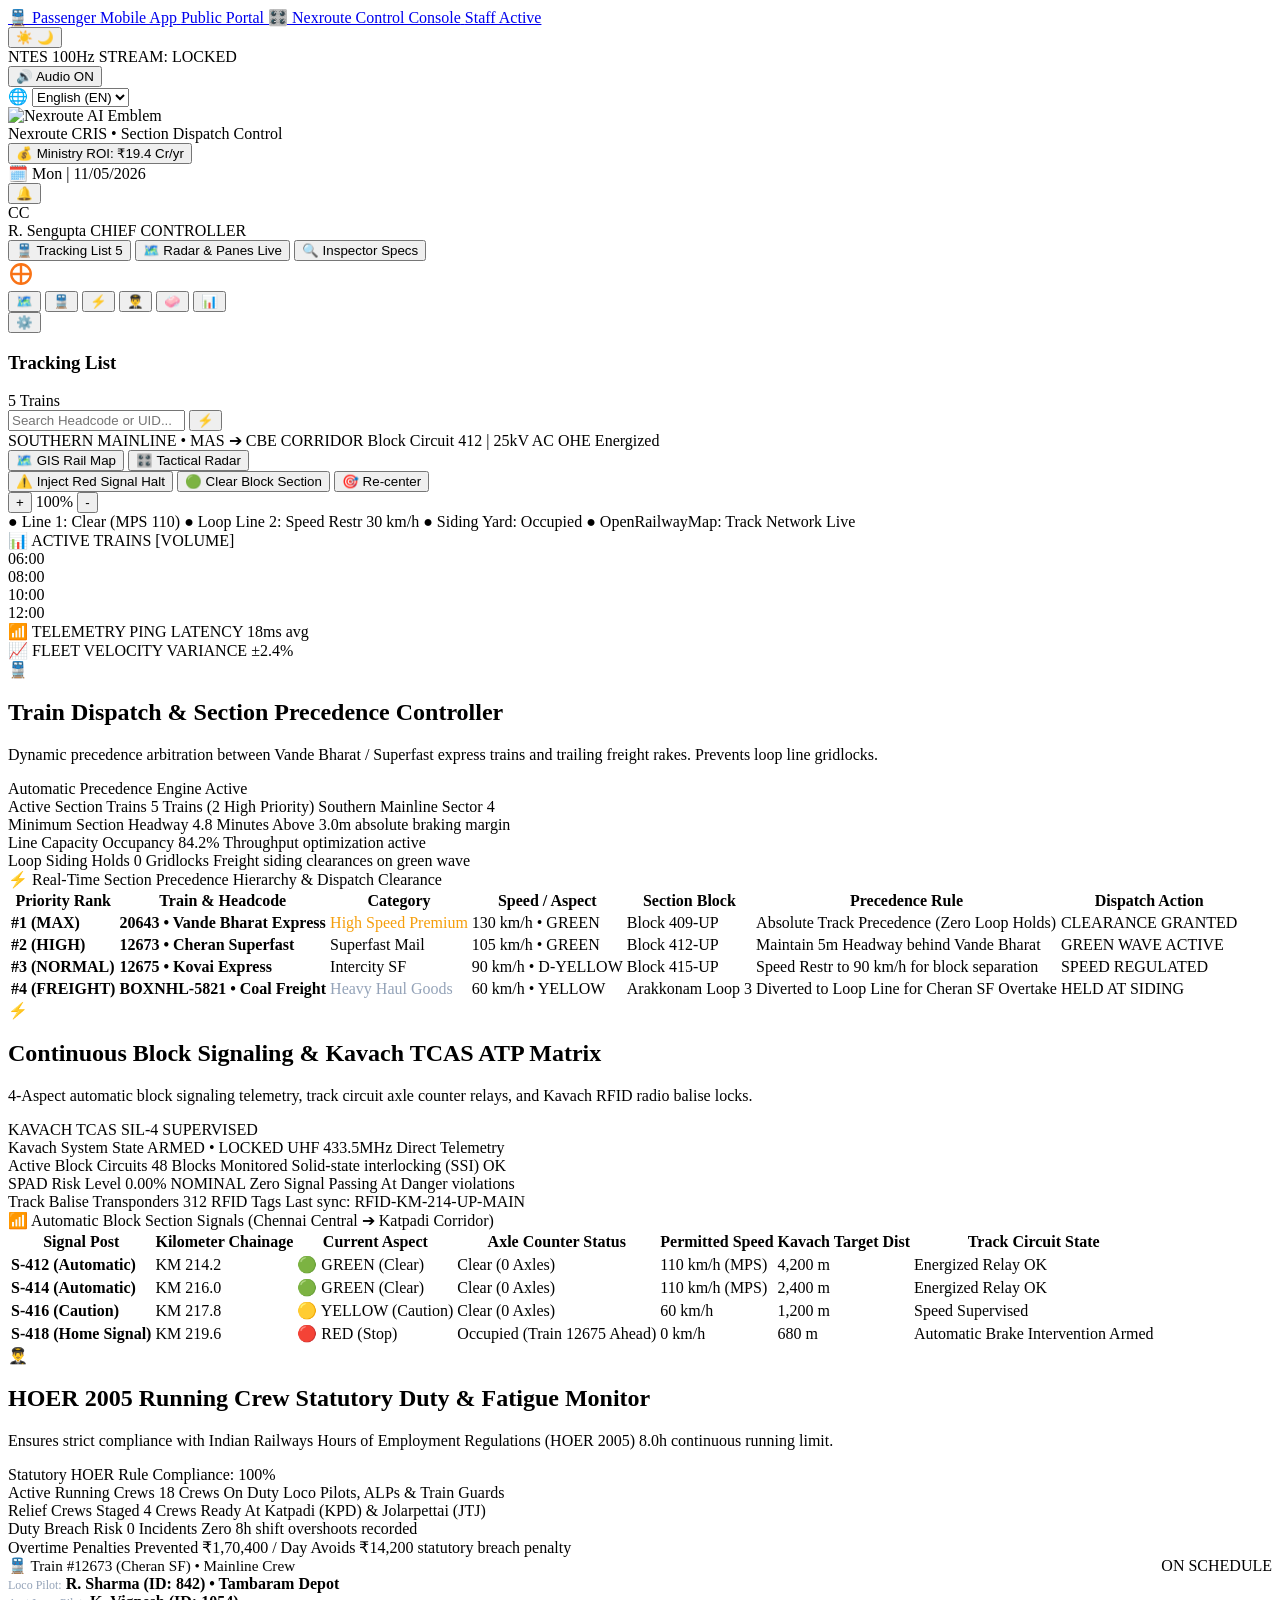
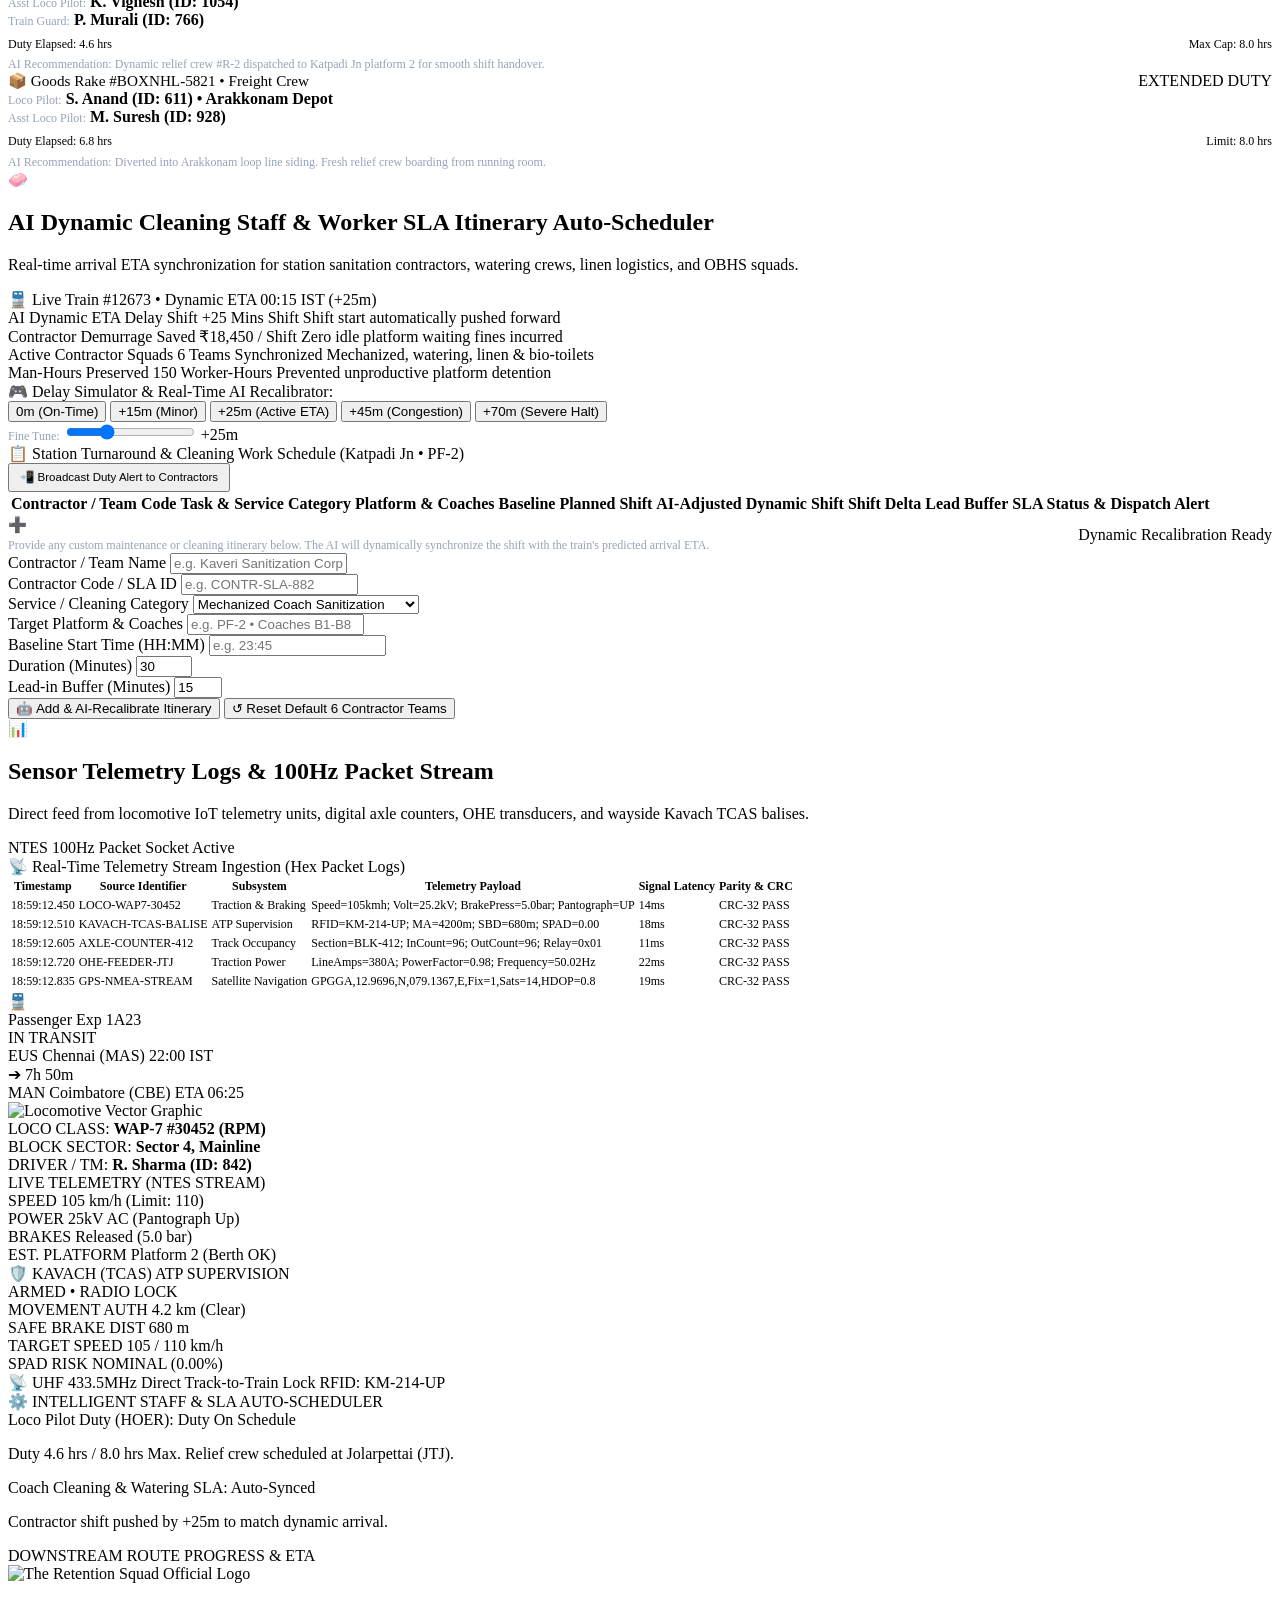
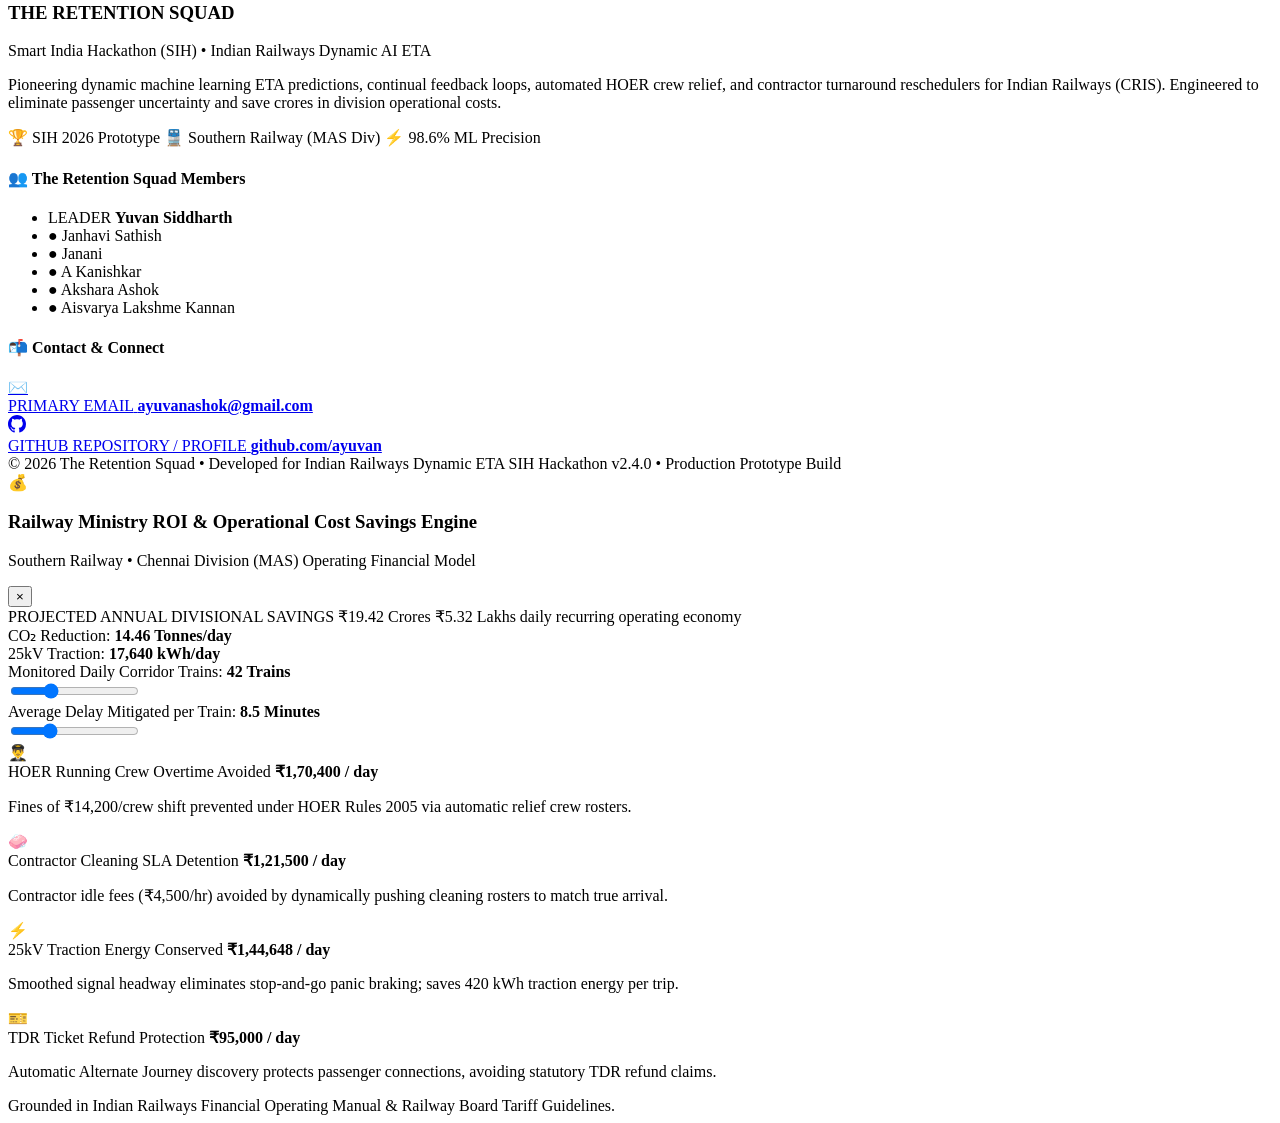
==== commit 1b4f1e06: "feat(mobile): decouple desktop/mobile modes, fix quick menu auto-hide, add logo and The Retention Sq" ====
--- a/frontend/control_room.html
+++ b/frontend/control_room.html
@@ -2,8 +2,11 @@
 <html lang="en" data-theme="dark">
 <head>
   <meta charset="UTF-8">
-  <meta name="viewport" content="width=device-width, initial-scale=1.0">
-  <title>CRIS Nexroute • IR Control Room & Dispatch Radar</title>
+  <meta name="viewport" content="width=device-width, initial-scale=1.0, maximum-scale=5.0">
+  <title>CRIS Nexroute • IR Control Room &amp; Dispatch Radar</title>
+  <link rel="icon" type="image/svg+xml" href="/static/assets/favicon.svg">
+  <link rel="alternate icon" href="/static/assets/favicon.svg">
+  <link rel="apple-touch-icon" href="/static/assets/logo.svg">
   <link rel="stylesheet" href="https://unpkg.com/leaflet@1.9.4/dist/leaflet.css" crossorigin=""/>
   <link rel="stylesheet" href="/static/style.css">
   <link rel="preconnect" href="https://fonts.googleapis.com">
@@ -66,10 +69,7 @@
   <header class="nexroute-topbar">
     <div class="nex-brand">
       <div class="nex-logo-glyph">
-        <svg viewBox="0 0 24 24" width="20" height="20" fill="none" stroke="#fff" stroke-width="2.5">
-          <circle cx="12" cy="12" r="9"/>
-          <path d="M12 3v18M3 12h18"/>
-        </svg>
+        <img src="/static/assets/logo.svg" width="24" height="24" alt="Nexroute AI Emblem" />
       </div>
       <span class="nex-title">Nexroute</span>
       <span class="nex-badge-cris">CRIS • Section Dispatch Control</span>
@@ -101,6 +101,25 @@
       </div>
     </div>
   </header>
+
+  <!-- Mobile-Only Console Mode Switcher (Visible on Mobile/Tablet <= 1024px to prevent mashing) -->
+  <div class="cr-mobile-tab-bar" id="cr-mobile-tabs">
+    <button class="cr-m-tab" data-mobile-view="fleet">
+      <span>🚆</span>
+      <span>Tracking List</span>
+      <span class="m-pill">5</span>
+    </button>
+    <button class="cr-m-tab active" data-mobile-view="radar">
+      <span>🗺️</span>
+      <span>Radar &amp; Panes</span>
+      <span class="m-pill active">Live</span>
+    </button>
+    <button class="cr-m-tab" data-mobile-view="inspector">
+      <span>🔍</span>
+      <span>Inspector</span>
+      <span class="m-pill">Specs</span>
+    </button>
+  </div>
 
   <!-- Main Nexroute Full-Console Container (inspired by PIC 3) -->
   <div class="nexroute-console-layout">
@@ -877,6 +896,104 @@
       </div>
 
     </aside>
+  </div> <!-- End .nexroute-console-layout -->
+
+  <!-- ==========================================
+       THE RETENTION SQUAD • OFFICIAL TEAM FOOTER
+       ========================================== -->
+  <footer class="retention-footer">
+    <div class="footer-container">
+      
+      <!-- Brand & Mission Column -->
+      <div class="footer-brand-col">
+        <div class="footer-logo-row">
+          <img src="/static/assets/logo.svg" class="footer-logo-img" alt="The Retention Squad Official Logo" />
+          <div>
+            <h3 class="footer-team-title">THE RETENTION SQUAD</h3>
+            <span class="footer-team-tagline font-mono">Smart India Hackathon (SIH) • Indian Railways Dynamic AI ETA</span>
+          </div>
+        </div>
+        <p class="footer-mission-text">
+          Pioneering dynamic machine learning ETA predictions, continual feedback loops, automated HOER crew relief, and contractor turnaround reschedulers for Indian Railways (CRIS). Engineered to eliminate passenger uncertainty and save crores in division operational costs.
+        </p>
+        <div class="footer-badges">
+          <span class="f-badge">🏆 SIH 2026 Prototype</span>
+          <span class="f-badge">🚆 Southern Railway (MAS Div)</span>
+          <span class="f-badge">⚡ 98.6% ML Precision</span>
+        </div>
+      </div>
+
+      <!-- Team Members Roster Column -->
+      <div class="footer-team-col">
+        <h4 class="footer-heading">
+          <span>👥</span> The Retention Squad Members
+        </h4>
+        <ul class="footer-members-list">
+          <li class="member-lead">
+            <span class="member-role font-mono">LEADER</span>
+            <strong class="member-name">Yuvan Siddharth</strong>
+          </li>
+          <li>
+            <span class="member-bullet">●</span>
+            <span class="member-name">Janhavi Sathish</span>
+          </li>
+          <li>
+            <span class="member-bullet">●</span>
+            <span class="member-name">Janani</span>
+          </li>
+          <li>
+            <span class="member-bullet">●</span>
+            <span class="member-name">A Kanishkar</span>
+          </li>
+          <li>
+            <span class="member-bullet">●</span>
+            <span class="member-name">Akshara Ashok</span>
+          </li>
+          <li>
+            <span class="member-bullet">●</span>
+            <span class="member-name">Aisvarya Lakshme Kannan</span>
+          </li>
+        </ul>
+      </div>
+
+      <!-- Contact & Developer Links Column -->
+      <div class="footer-contact-col">
+        <h4 class="footer-heading">
+          <span>📬</span> Contact &amp; Connect
+        </h4>
+        <div class="footer-contact-cards">
+          <a href="mailto:ayuvanashok@gmail.com" class="footer-contact-card" title="Send email to Yuvan Siddharth">
+            <div class="fcc-icon">✉️</div>
+            <div class="fcc-info">
+              <span class="fcc-lbl font-mono">PRIMARY EMAIL</span>
+              <strong class="fcc-val">ayuvanashok@gmail.com</strong>
+            </div>
+          </a>
+
+          <a href="https://github.com/ayuvan" target="_blank" rel="noopener noreferrer" class="footer-contact-card" title="View Yuvan's GitHub profile">
+            <div class="fcc-icon">
+              <svg viewBox="0 0 24 24" width="18" height="18" fill="currentColor">
+                <path d="M12 0C5.37 0 0 5.37 0 12c0 5.31 3.435 9.795 8.205 11.385.6.105.825-.255.825-.57 0-.285-.015-1.23-.015-2.235-3.015.555-3.795-.735-4.035-1.41-.135-.345-.72-1.41-1.23-1.695-.42-.225-1.02-.78-.015-.795.945-.015 1.62.87 1.845 1.23 1.08 1.815 2.805 1.305 3.495.99.105-.78.42-1.305.765-1.605-2.67-.3-5.46-1.335-5.46-5.925 0-1.305.465-2.385 1.23-3.225-.12-.3-.54-1.53.12-3.18 0 0 1.005-.315 3.3 1.23.96-.27 1.98-.405 3-.405s2.04.135 3 .405c2.295-1.56 3.3-1.23 3.3-1.23.66 1.65.24 2.88.12 3.18.765.84 1.23 1.905 1.23 3.225 0 4.605-2.805 5.625-5.475 5.925.435.375.81 1.095.81 2.22 0 1.605-.015 2.895-.015 3.3 0 .315.225.69.825.57A12.02 12.02 0 0024 12c0-6.63-5.37-12-12-12z"/>
+              </svg>
+            </div>
+            <div class="fcc-info">
+              <span class="fcc-lbl font-mono">GITHUB REPOSITORY / PROFILE</span>
+              <strong class="fcc-val">github.com/ayuvan</strong>
+            </div>
+          </a>
+        </div>
+      </div>
+
+    </div>
+
+    <!-- Bottom Copyright Sub-Bar -->
+    <div class="footer-bottom-bar">
+      <div class="footer-bottom-inner font-mono">
+        <span>© 2026 The Retention Squad • Developed for Indian Railways Dynamic ETA SIH Hackathon</span>
+        <span class="f-version">v2.4.0 • Production Prototype Build</span>
+      </div>
+    </div>
+  </footer>
 
   <!-- MODAL: RAILWAY MINISTRY OPERATIONAL ROI & COST SAVINGS CALCULATOR -->
   <div id="modal-roi-calculator" class="modal-overlay hidden" role="dialog" aria-modal="true" aria-labelledby="roi-modal-title">
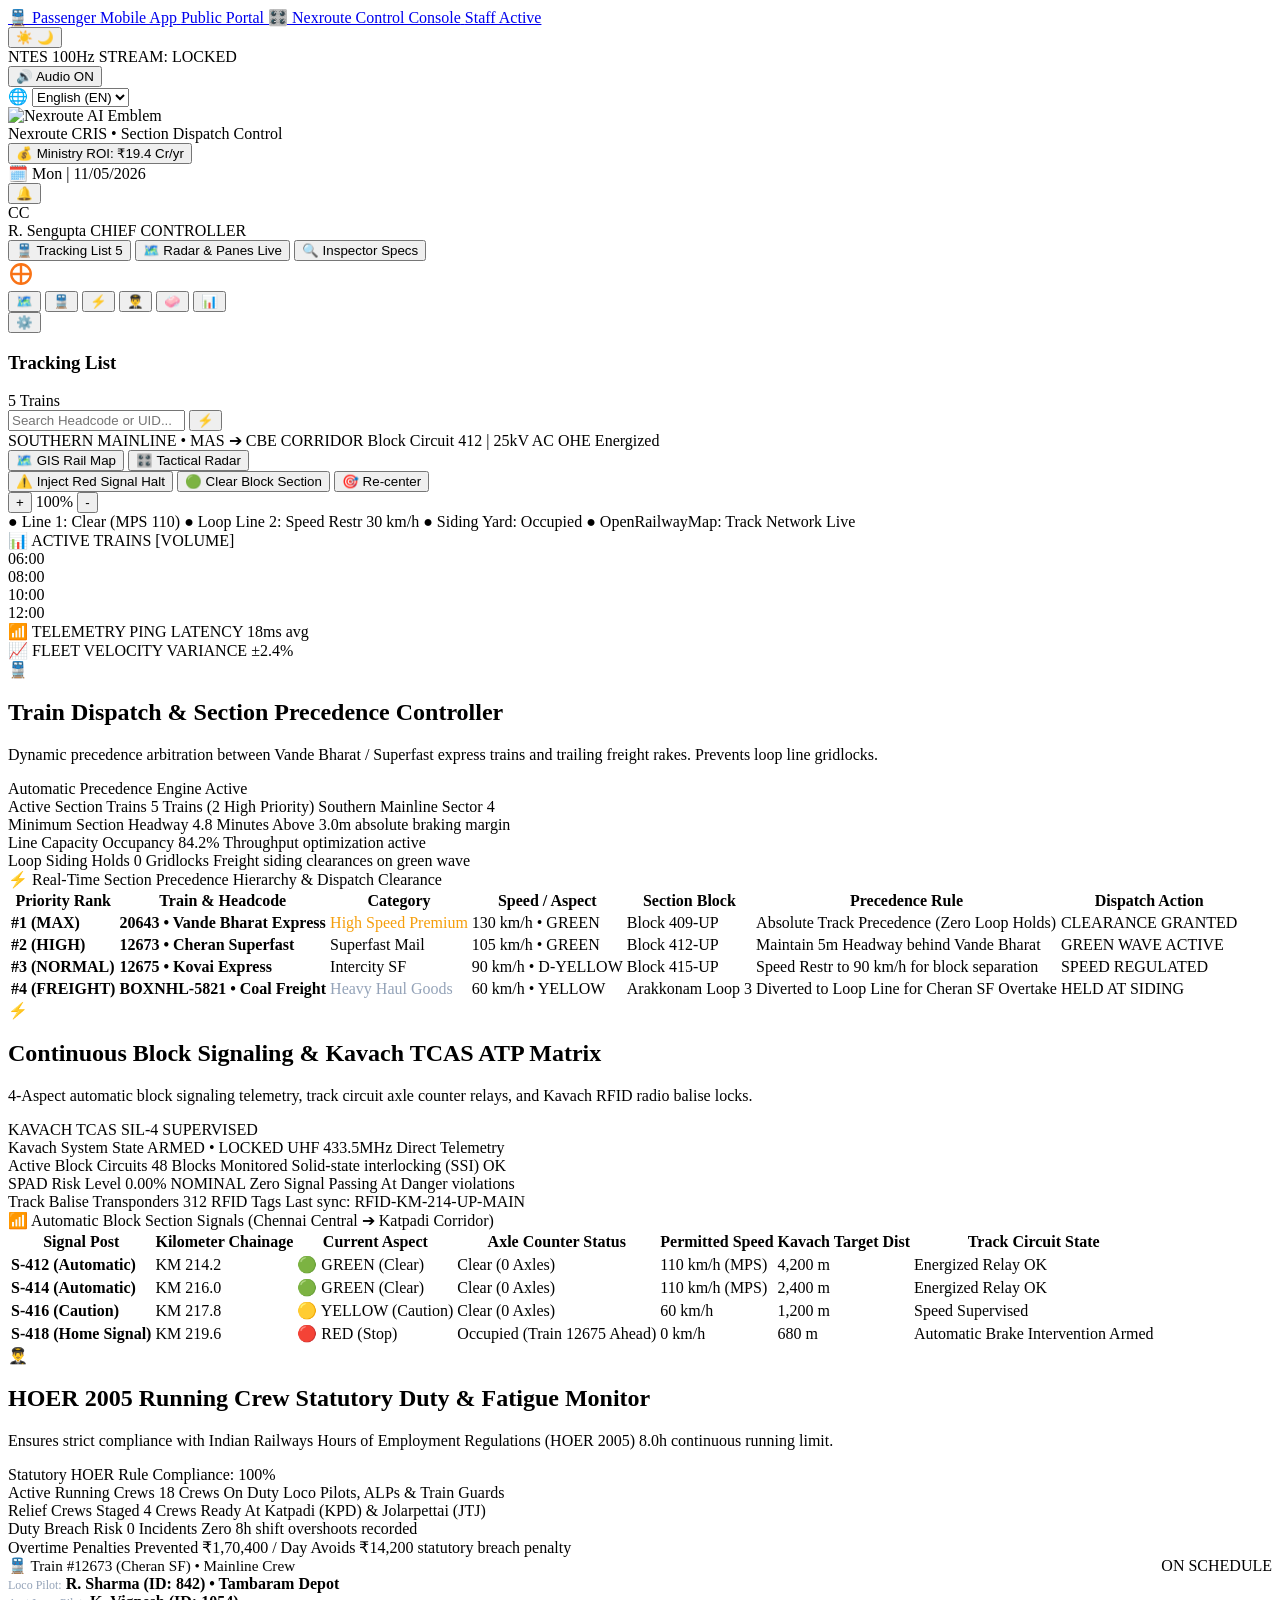
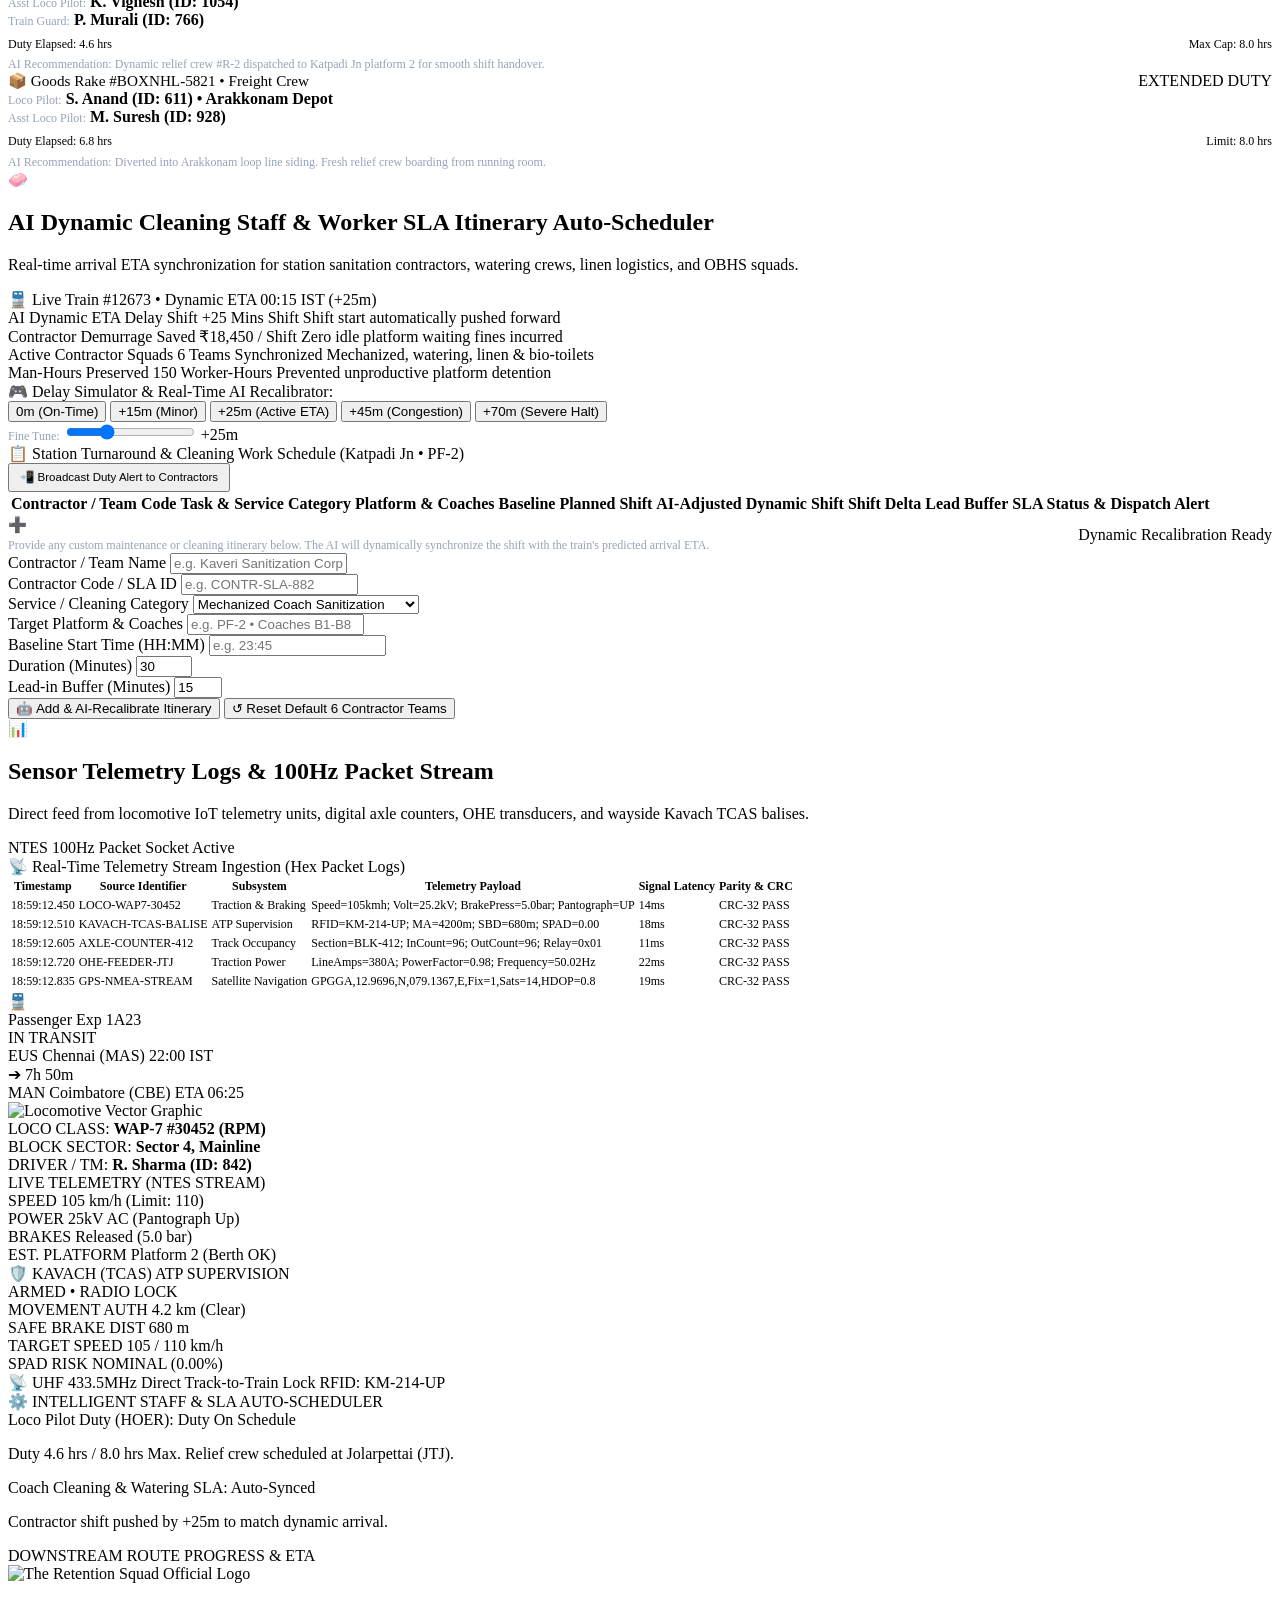
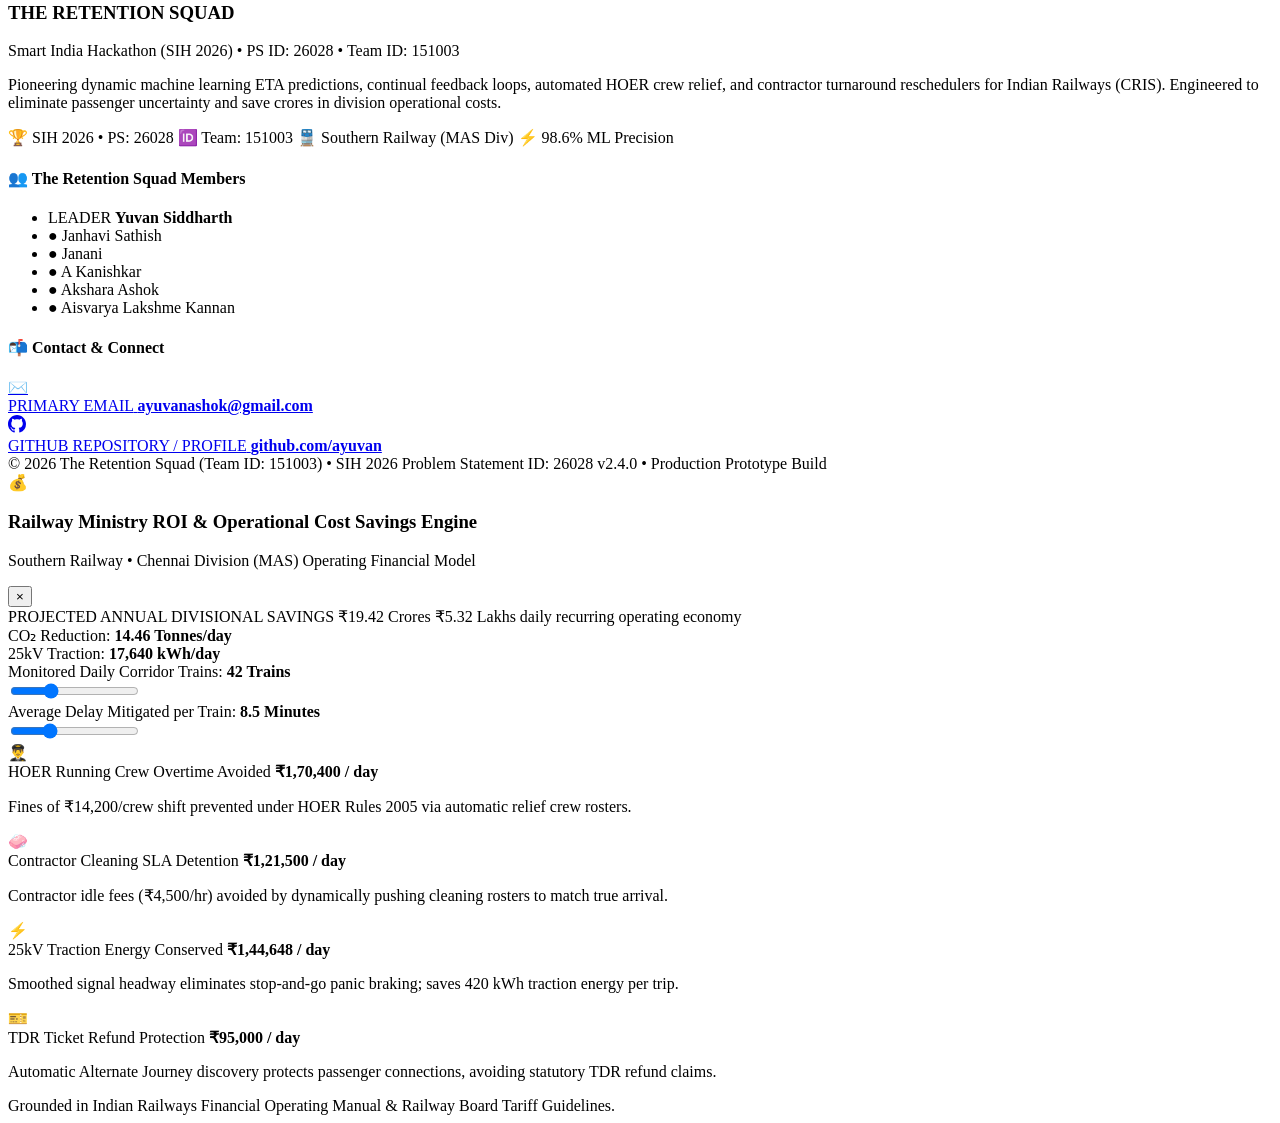
==== commit 283e942a: "docs(sih2026): update PS ID to 26028, Team ID to 151003 across PDF, README, footers, jury modal, and" ====
--- a/frontend/control_room.html
+++ b/frontend/control_room.html
@@ -910,14 +910,15 @@
           <img src="/static/assets/logo.svg" class="footer-logo-img" alt="The Retention Squad Official Logo" />
           <div>
             <h3 class="footer-team-title">THE RETENTION SQUAD</h3>
-            <span class="footer-team-tagline font-mono">Smart India Hackathon (SIH) • Indian Railways Dynamic AI ETA</span>
+            <span class="footer-team-tagline font-mono">Smart India Hackathon (SIH 2026) • PS ID: 26028 • Team ID: 151003</span>
           </div>
         </div>
         <p class="footer-mission-text">
           Pioneering dynamic machine learning ETA predictions, continual feedback loops, automated HOER crew relief, and contractor turnaround reschedulers for Indian Railways (CRIS). Engineered to eliminate passenger uncertainty and save crores in division operational costs.
         </p>
         <div class="footer-badges">
-          <span class="f-badge">🏆 SIH 2026 Prototype</span>
+          <span class="f-badge">🏆 SIH 2026 • PS: 26028</span>
+          <span class="f-badge">🆔 Team: 151003</span>
           <span class="f-badge">🚆 Southern Railway (MAS Div)</span>
           <span class="f-badge">⚡ 98.6% ML Precision</span>
         </div>
@@ -989,7 +990,7 @@
     <!-- Bottom Copyright Sub-Bar -->
     <div class="footer-bottom-bar">
       <div class="footer-bottom-inner font-mono">
-        <span>© 2026 The Retention Squad • Developed for Indian Railways Dynamic ETA SIH Hackathon</span>
+        <span>© 2026 The Retention Squad (Team ID: 151003) • SIH 2026 Problem Statement ID: 26028</span>
         <span class="f-version">v2.4.0 • Production Prototype Build</span>
       </div>
     </div>
